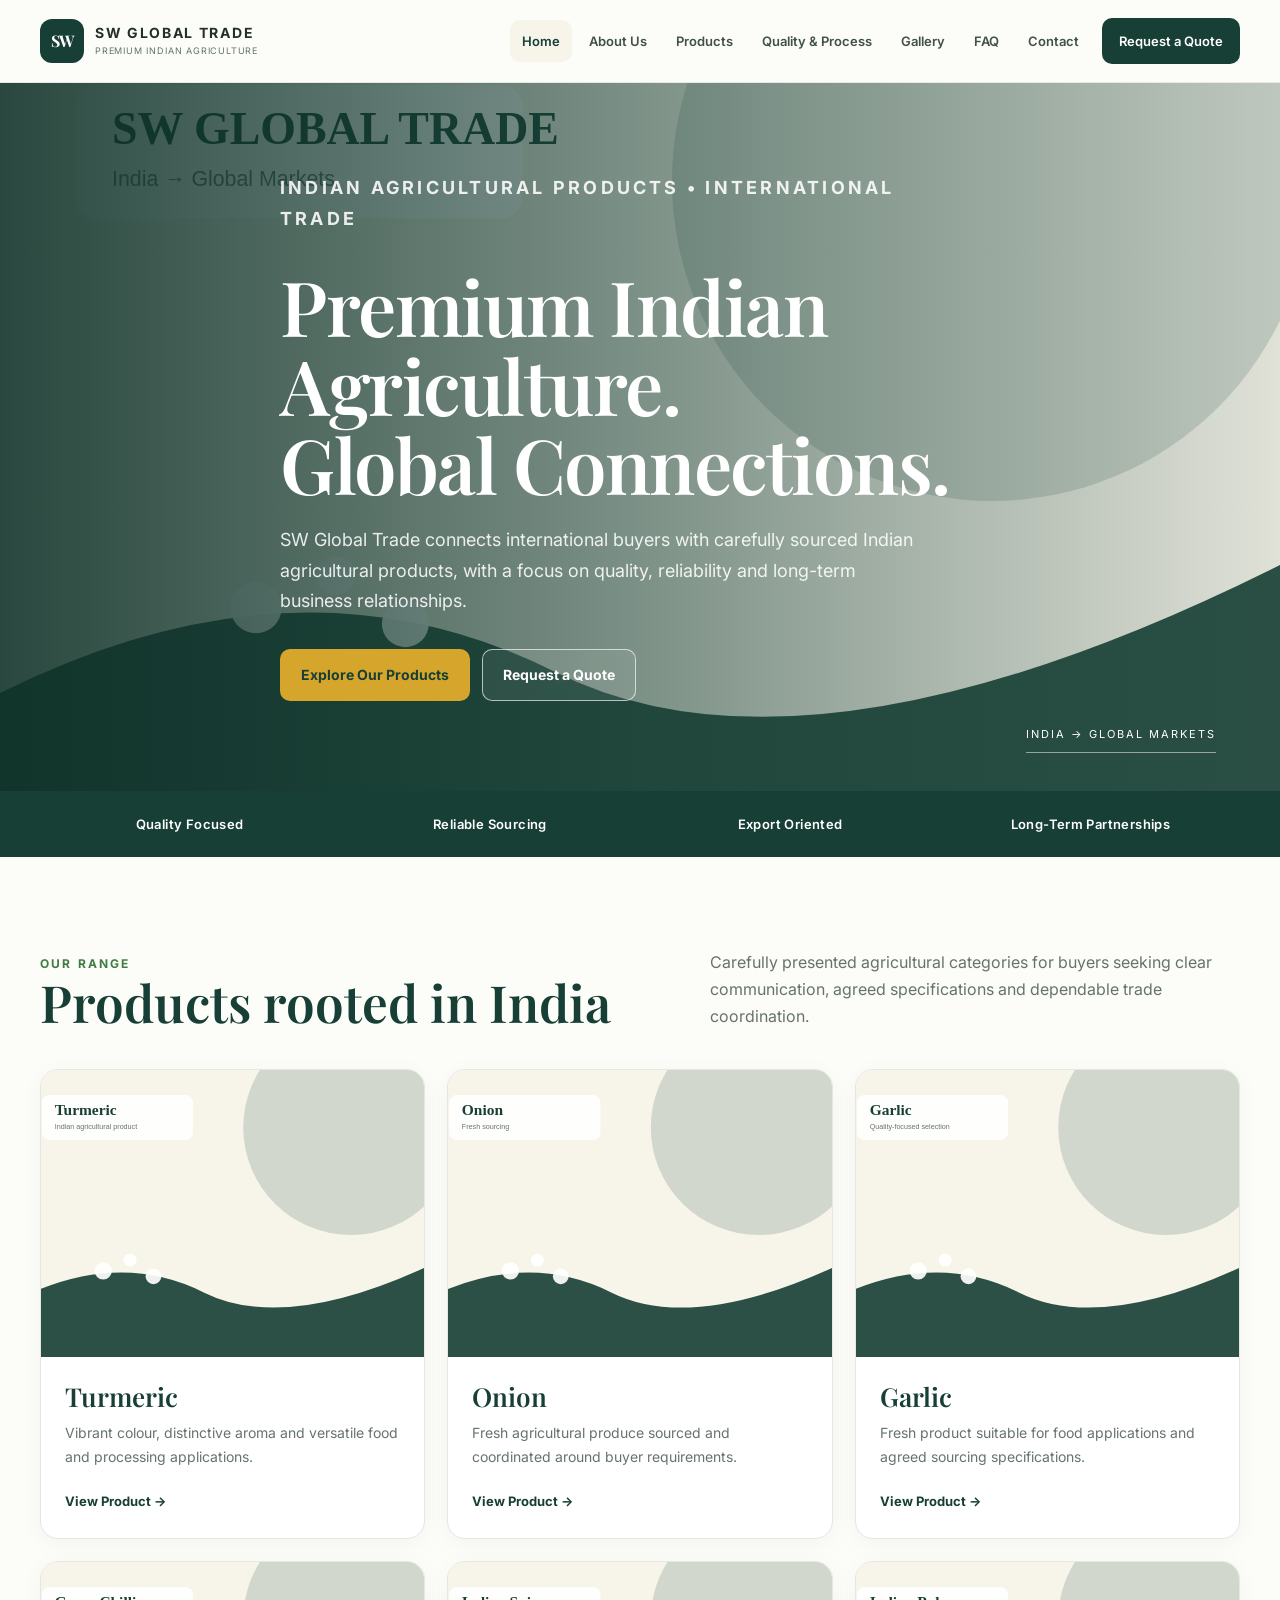
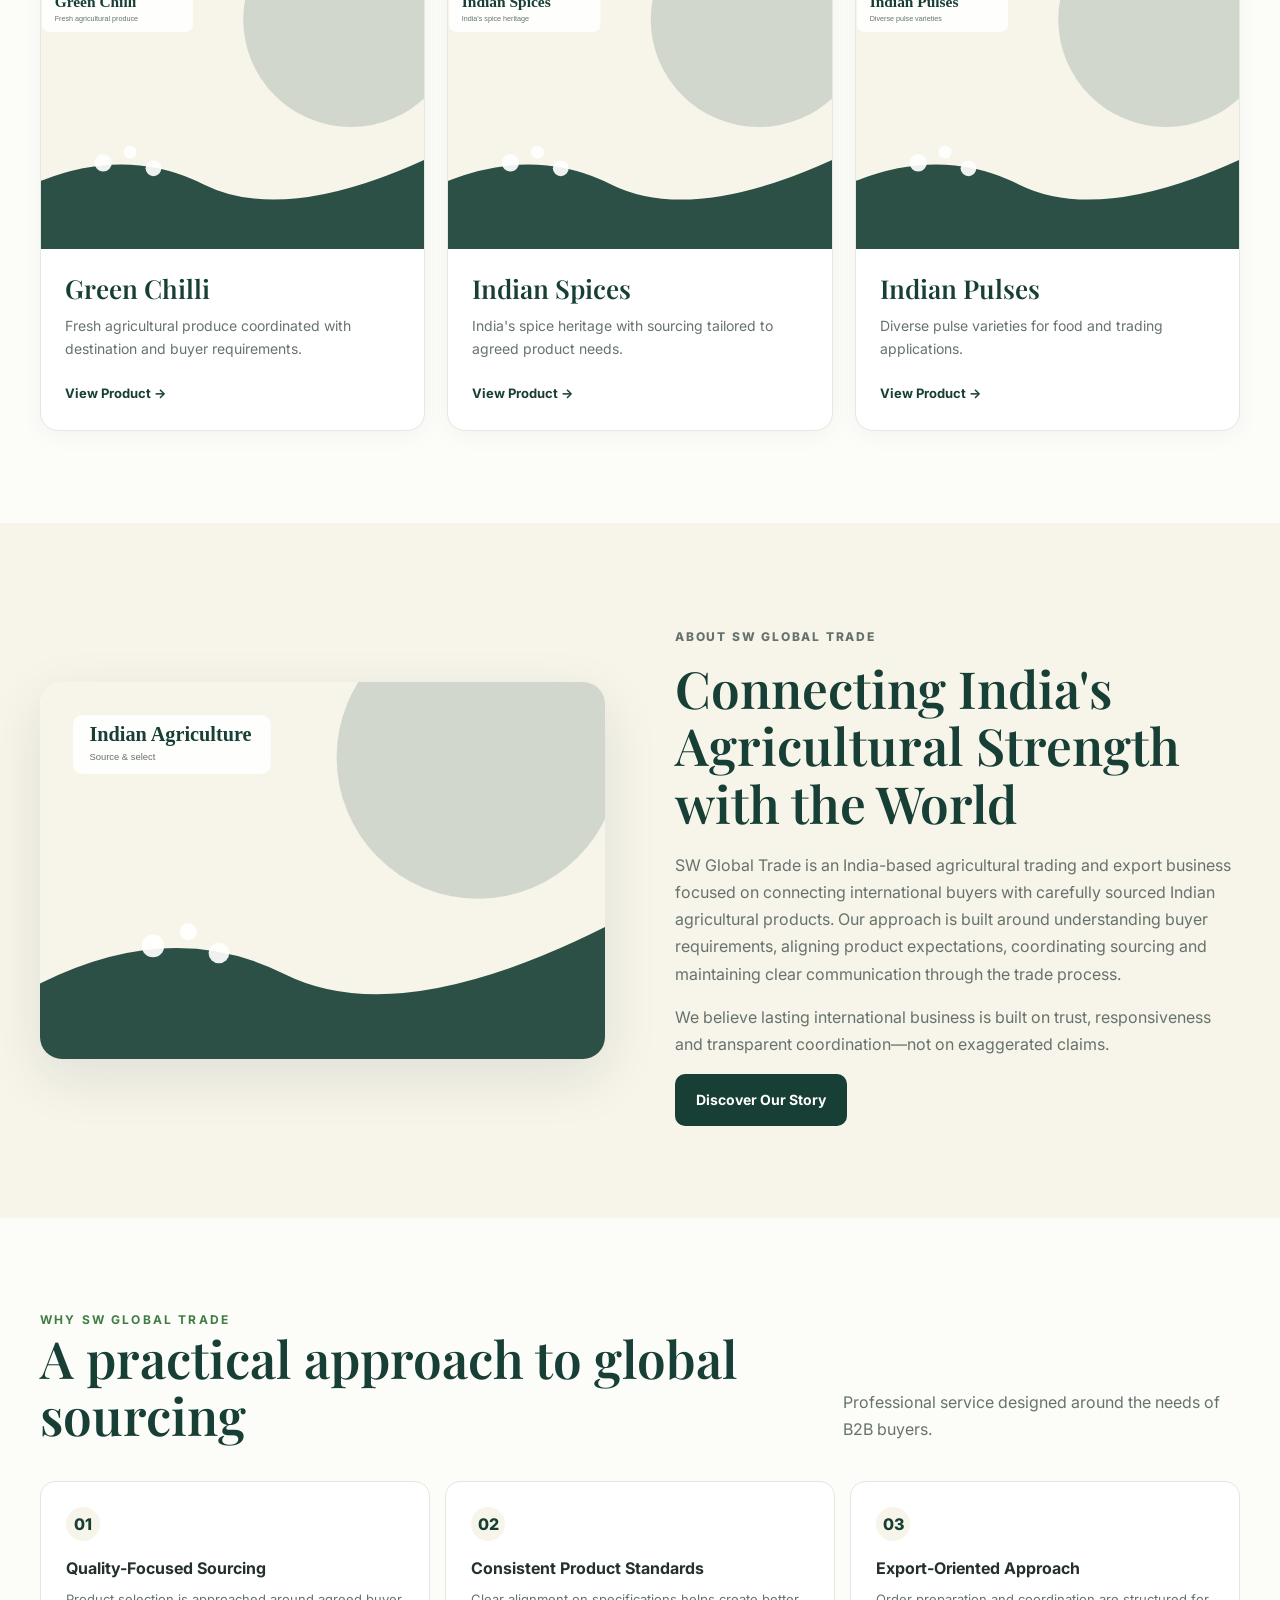
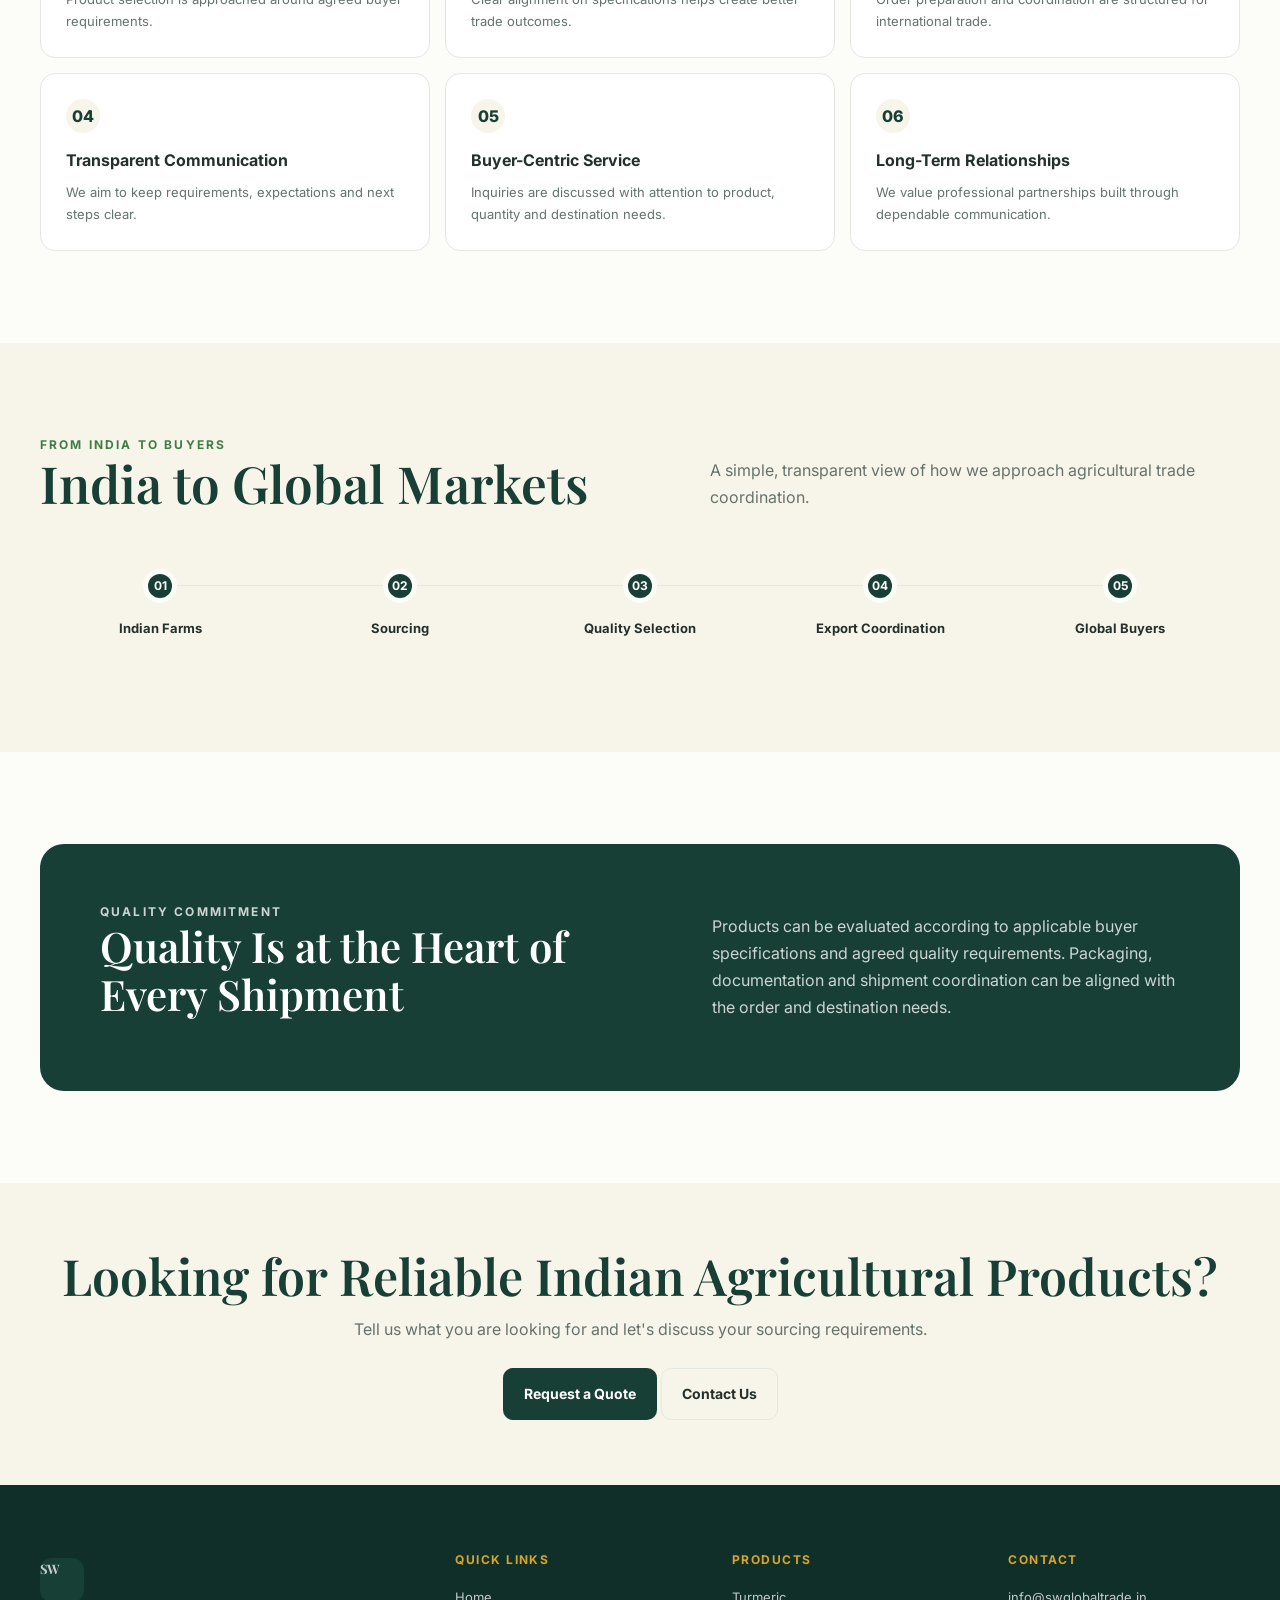
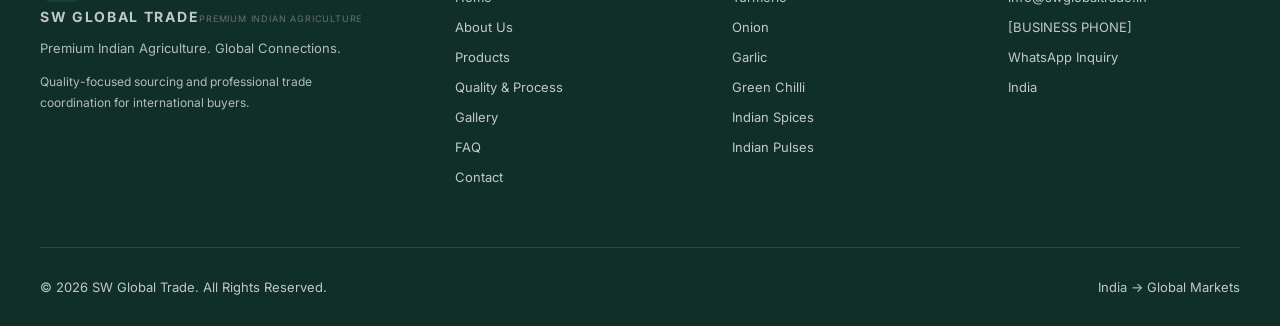
==== index.html @ 3ccfd29a "Initial SW Global Trade website" ====
<!doctype html>
<html lang="en">
<head>
<meta charset="utf-8">
<meta name="viewport" content="width=device-width, initial-scale=1">
<title>SW Global Trade | Premium Indian Agricultural Products Exporter</title>
<meta name="description" content="SW Global Trade connects international buyers with quality-focused Indian agricultural products including turmeric, onion, garlic, green chilli, spices and pulses.">
<meta name="keywords" content="Indian agricultural products, turmeric exporter, onion exporter, garlic exporter, Indian spices, pulses, agricultural export">
<meta name="theme-color" content="#173F35">
<meta property="og:title" content="SW Global Trade | Premium Indian Agricultural Products Exporter">
<meta property="og:description" content="SW Global Trade connects international buyers with quality-focused Indian agricultural products including turmeric, onion, garlic, green chilli, spices and pulses.">
<meta property="og:type" content="website">
<meta property="og:url" content="https://swglobaltrade.in/index.html">
<link rel="canonical" href="https://swglobaltrade.in/index.html">
<link rel="icon" href="favicon.svg">
<link rel="stylesheet" href="css/style.css">
<link rel="stylesheet" href="css/responsive.css">
</head>
<body>

<header class="site-header" id="site-header">
  <div class="container nav-wrap">
    <a class="brand" href="index.html" aria-label="SW Global Trade home">
      <span class="brand-mark">SW</span>
      <span class="brand-text"><strong>SW GLOBAL TRADE</strong><small>Premium Indian Agriculture</small></span>
    </a>
    <button class="menu-toggle" type="button" aria-label="Open menu" aria-expanded="false" aria-controls="primary-nav">
      <span></span><span></span><span></span>
    </button>
    <nav class="primary-nav" id="primary-nav" aria-label="Primary navigation">
      <a data-page="index.html" href="index.html">Home</a>
      <a data-page="about.html" href="about.html">About Us</a>
      <a data-page="products.html" href="products.html">Products</a>
      <a data-page="quality-process.html" href="quality-process.html">Quality &amp; Process</a>
      <a data-page="gallery.html" href="gallery.html">Gallery</a>
      <a data-page="faq.html" href="faq.html">FAQ</a>
      <a data-page="contact.html" href="contact.html">Contact</a>
      <a class="nav-cta" href="contact.html">Request a Quote</a>
    </nav>
  </div>
</header>

<main>
<section class="hero">
  <div class="container hero-content reveal">
    <p class="eyebrow">Indian Agricultural Products • International Trade</p>
    <h1>Premium Indian Agriculture.<br>Global Connections.</h1>
    <p>SW Global Trade connects international buyers with carefully sourced Indian agricultural products, with a focus on quality, reliability and long-term business relationships.</p>
    <div class="hero-actions"><a class="btn btn-primary" href="products.html">Explore Our Products</a><a class="btn btn-outline" href="contact.html">Request a Quote</a></div>
  </div>
  <div class="india-tag">INDIA → GLOBAL MARKETS</div>
</section>
<section class="trust-strip"><div class="container trust-grid"><div class="trust-item">Quality Focused</div><div class="trust-item">Reliable Sourcing</div><div class="trust-item">Export Oriented</div><div class="trust-item">Long-Term Partnerships</div></div></section>
<section class="section"><div class="container"><div class="section-head reveal"><div><p class="eyebrow" style="color:#3F7D45">Our Range</p><h2>Products rooted in India</h2></div><p>Carefully presented agricultural categories for buyers seeking clear communication, agreed specifications and dependable trade coordination.</p></div>
<div class="cards">
<div class="card reveal"><img class="product-image" src="assets/images/products/turmeric.svg" alt="Indian turmeric"><div class="card-body"><h3>Turmeric</h3><p>Vibrant colour, distinctive aroma and versatile food and processing applications.</p><a class="text-link" href="products.html#turmeric">View Product →</a></div></div>
<div class="card reveal"><img class="product-image" src="assets/images/products/onion.svg" alt="Fresh Indian onions"><div class="card-body"><h3>Onion</h3><p>Fresh agricultural produce sourced and coordinated around buyer requirements.</p><a class="text-link" href="products.html#onion">View Product →</a></div></div>
<div class="card reveal"><img class="product-image" src="assets/images/products/garlic.svg" alt="Indian garlic"><div class="card-body"><h3>Garlic</h3><p>Fresh product suitable for food applications and agreed sourcing specifications.</p><a class="text-link" href="products.html#garlic">View Product →</a></div></div>
<div class="card reveal"><img class="product-image" src="assets/images/products/green-chilli.svg" alt="Fresh Indian green chilli"><div class="card-body"><h3>Green Chilli</h3><p>Fresh agricultural produce coordinated with destination and buyer requirements.</p><a class="text-link" href="products.html#green-chilli">View Product →</a></div></div>
<div class="card reveal"><img class="product-image" src="assets/images/products/spices.svg" alt="Indian spices"><div class="card-body"><h3>Indian Spices</h3><p>India's spice heritage with sourcing tailored to agreed product needs.</p><a class="text-link" href="products.html#spices">View Product →</a></div></div>
<div class="card reveal"><img class="product-image" src="assets/images/products/pulses.svg" alt="Indian pulses"><div class="card-body"><h3>Indian Pulses</h3><p>Diverse pulse varieties for food and trading applications.</p><a class="text-link" href="products.html#pulses">View Product →</a></div></div>
</div></div></section>
<section class="section cream"><div class="container split"><img class="reveal" src="assets/images/gallery/gallery-1.svg" alt="Indian agriculture and sourcing"><div class="reveal"><p class="kicker">About SW Global Trade</p><h2>Connecting India's Agricultural Strength with the World</h2><p>SW Global Trade is an India-based agricultural trading and export business focused on connecting international buyers with carefully sourced Indian agricultural products. Our approach is built around understanding buyer requirements, aligning product expectations, coordinating sourcing and maintaining clear communication through the trade process.</p><p>We believe lasting international business is built on trust, responsiveness and transparent coordination—not on exaggerated claims.</p><a class="btn btn-dark" href="about.html">Discover Our Story</a></div></div></section>
<section class="section"><div class="container"><div class="section-head reveal"><div><p class="eyebrow" style="color:#3F7D45">Why SW Global Trade</p><h2>A practical approach to global sourcing</h2></div><p>Professional service designed around the needs of B2B buyers.</p></div><div class="benefits">
<div class="benefit reveal"><span>01</span><h3>Quality-Focused Sourcing</h3><p>Product selection is approached around agreed buyer requirements.</p></div>
<div class="benefit reveal"><span>02</span><h3>Consistent Product Standards</h3><p>Clear alignment on specifications helps create better trade outcomes.</p></div>
<div class="benefit reveal"><span>03</span><h3>Export-Oriented Approach</h3><p>Order preparation and coordination are structured for international trade.</p></div>
<div class="benefit reveal"><span>04</span><h3>Transparent Communication</h3><p>We aim to keep requirements, expectations and next steps clear.</p></div>
<div class="benefit reveal"><span>05</span><h3>Buyer-Centric Service</h3><p>Inquiries are discussed with attention to product, quantity and destination needs.</p></div>
<div class="benefit reveal"><span>06</span><h3>Long-Term Relationships</h3><p>We value professional partnerships built through dependable communication.</p></div>
</div></div></section>
<section class="section cream"><div class="container"><div class="section-head reveal"><div><p class="eyebrow" style="color:#3F7D45">From India to Buyers</p><h2>India to Global Markets</h2></div><p>A simple, transparent view of how we approach agricultural trade coordination.</p></div><div class="process-line">
<div class="process-step reveal"><div class="step-dot">01</div><strong>Indian Farms</strong></div><div class="process-step reveal"><div class="step-dot">02</div><strong>Sourcing</strong></div><div class="process-step reveal"><div class="step-dot">03</div><strong>Quality Selection</strong></div><div class="process-step reveal"><div class="step-dot">04</div><strong>Export Coordination</strong></div><div class="process-step reveal"><div class="step-dot">05</div><strong>Global Buyers</strong></div>
</div></div></section>
<section class="section"><div class="container quality-band reveal"><div><p class="eyebrow">Quality Commitment</p><h2>Quality Is at the Heart of Every Shipment</h2></div><p>Products can be evaluated according to applicable buyer specifications and agreed quality requirements. Packaging, documentation and shipment coordination can be aligned with the order and destination needs.</p></div></section>
<section class="cta-band"><div class="container reveal"><h2>Looking for Reliable Indian Agricultural Products?</h2><p>Tell us what you are looking for and let's discuss your sourcing requirements.</p><a class="btn btn-dark" href="contact.html">Request a Quote</a> <a class="btn" href="contact.html" style="border:1px solid var(--border)">Contact Us</a></div></section>
<script type="application/ld+json">{"@context":"https://schema.org","@type":"Organization","name":"SW Global Trade","url":"https://swglobaltrade.in/","description":"Indian agricultural products export and international trading business.","email":"info@swglobaltrade.in"}</script></main>

<footer class="site-footer">
  <div class="container footer-grid">
    <div>
      <a class="brand footer-brand" href="index.html"><span class="brand-mark">SW</span><span class="brand-text"><strong>SW GLOBAL TRADE</strong><small>Premium Indian Agriculture</small></span></a>
      <p>Premium Indian Agriculture. Global Connections.</p>
      <p class="muted">Quality-focused sourcing and professional trade coordination for international buyers.</p>
    </div>
    <div><h3>Quick Links</h3><a href="index.html">Home</a><a href="about.html">About Us</a><a href="products.html">Products</a><a href="quality-process.html">Quality &amp; Process</a><a href="gallery.html">Gallery</a><a href="faq.html">FAQ</a><a href="contact.html">Contact</a></div>
    <div><h3>Products</h3><a href="products.html#turmeric">Turmeric</a><a href="products.html#onion">Onion</a><a href="products.html#garlic">Garlic</a><a href="products.html#green-chilli">Green Chilli</a><a href="products.html#spices">Indian Spices</a><a href="products.html#pulses">Indian Pulses</a></div>
    <div><h3>Contact</h3><a href="mailto:info@swglobaltrade.in">info@swglobaltrade.in</a><a href="tel:+910000000000">[BUSINESS PHONE]</a><a href="contact.html">WhatsApp Inquiry</a><span>India</span></div>
  </div>
  <div class="container footer-bottom"><span>© 2026 SW Global Trade. All Rights Reserved.</span><span>India → Global Markets</span></div>
</footer>


<script src="js/main.js"></script>
</body></html>
---- css/style.css ----
@import url('https://fonts.googleapis.com/css2?family=Inter:wght@400;500;600;700&family=Playfair+Display:wght@500;600;700&display=swap');
:root{--primary:#173F35;--primary-light:#3F7D45;--accent:#D6A62C;--cream:#F7F4EA;--background:#FCFCF8;--text:#24302B;--muted:#66736D;--white:#fff;--border:#E4E7E2;--shadow:0 18px 55px rgba(23,63,53,.10);--radius:18px}
*{box-sizing:border-box}html{scroll-behavior:smooth}body{margin:0;background:var(--background);color:var(--text);font-family:Inter,system-ui,sans-serif;line-height:1.7}img{max-width:100%;display:block}a{color:inherit;text-decoration:none}button,input,textarea,select{font:inherit}.container{width:min(1200px,calc(100% - 40px));margin:auto}.site-header{position:sticky;top:0;z-index:1000;background:rgba(252,252,248,.94);backdrop-filter:blur(14px);border-bottom:1px solid rgba(228,231,226,.85)}.nav-wrap{min-height:82px;display:flex;align-items:center;justify-content:space-between;gap:28px}.brand{display:flex;align-items:center;gap:11px;min-width:max-content}.brand-mark{width:44px;height:44px;border-radius:12px;background:var(--primary);color:var(--white);display:grid;place-items:center;font-family:"Playfair Display",serif;font-weight:700;letter-spacing:-1px}.brand-text{display:flex;flex-direction:column;line-height:1.05}.brand-text strong{font-size:14px;letter-spacing:.12em}.brand-text small{margin-top:5px;color:var(--muted);font-size:9px;letter-spacing:.09em;text-transform:uppercase}.primary-nav{display:flex;align-items:center;gap:5px}.primary-nav a{padding:10px 12px;border-radius:10px;font-size:13px;font-weight:600;color:#41504A}.primary-nav a:hover,.primary-nav a.active{color:var(--primary);background:var(--cream)}.primary-nav .nav-cta{background:var(--primary);color:#fff;padding:12px 17px;margin-left:6px}.primary-nav .nav-cta:hover{background:var(--primary-light);color:#fff}.menu-toggle{display:none;border:0;background:none;width:46px;height:46px;border-radius:10px}.menu-toggle span{display:block;width:23px;height:2px;background:var(--primary);margin:5px auto;transition:.25s}
.hero{position:relative;min-height:650px;display:flex;align-items:center;overflow:hidden;background:linear-gradient(90deg,rgba(13,48,39,.88),rgba(23,63,53,.55),rgba(23,63,53,.10)),url('../assets/images/hero/hero-agriculture.svg') center/cover}.hero-content{max-width:720px;color:#fff;padding:90px 0}.eyebrow{font-size:12px;letter-spacing:.18em;text-transform:uppercase;font-weight:700;color:var(--accent);margin:0 0 14px}.hero h1{font:600 clamp(42px,6vw,76px)/1.04 "Playfair Display",serif;margin:0 0 22px;letter-spacing:-1.5px}.hero p{font-size:18px;max-width:650px;color:rgba(255,255,255,.88);margin:0 0 32px}.hero-actions{display:flex;gap:12px;flex-wrap:wrap}.btn{display:inline-flex;align-items:center;justify-content:center;min-height:48px;padding:13px 20px;border-radius:10px;border:1px solid transparent;font-weight:700;font-size:14px;cursor:pointer;transition:.25s}.btn-primary{background:var(--accent);color:#173F35}.btn-primary:hover{transform:translateY(-2px);filter:saturate(1.1)}.btn-outline{border-color:rgba(255,255,255,.65);color:#fff;background:rgba(255,255,255,.08)}.btn-outline:hover{background:#fff;color:var(--primary)}.btn-dark{background:var(--primary);color:#fff}.btn-dark:hover{background:var(--primary-light);transform:translateY(-2px)}.india-tag{position:absolute;right:5%;bottom:38px;color:#fff;font-size:11px;letter-spacing:.18em;border-bottom:1px solid rgba(255,255,255,.5);padding-bottom:8px}
.trust-strip{background:var(--primary);color:#fff}.trust-grid{display:grid;grid-template-columns:repeat(4,1fr);gap:1px}.trust-item{padding:22px 15px;text-align:center;font-size:13px;font-weight:600;letter-spacing:.03em}.section{padding:92px 0}.section.cream{background:var(--cream)}.section-head{display:flex;justify-content:space-between;gap:30px;align-items:end;margin-bottom:38px}.section-head h2,.page-title h1{font:600 clamp(34px,4vw,54px)/1.1 "Playfair Display",serif;margin:0;color:var(--primary)}.section-head p{max-width:530px;color:var(--muted);margin:0}.cards{display:grid;grid-template-columns:repeat(3,1fr);gap:22px}.card{background:#fff;border:1px solid var(--border);border-radius:var(--radius);overflow:hidden;box-shadow:0 5px 24px rgba(23,63,53,.04);transition:.3s}.card:hover{transform:translateY(-5px);box-shadow:var(--shadow)}.product-image{aspect-ratio:4/3;object-fit:cover;width:100%;background:var(--cream)}.card-body{padding:24px}.card h3{font:600 26px/1.2 "Playfair Display",serif;margin:0 0 9px;color:var(--primary)}.card p{color:var(--muted);font-size:14px;margin:0 0 18px}.text-link{font-weight:700;color:var(--primary);font-size:13px}.split{display:grid;grid-template-columns:1fr 1fr;gap:70px;align-items:center}.split img{border-radius:22px;box-shadow:var(--shadow)}.kicker{font-size:12px;letter-spacing:.15em;text-transform:uppercase;color:var(--primary-light);font-weight:800}.split h2{font:600 clamp(34px,4vw,52px)/1.12 "Playfair Display",serif;color:var(--primary);margin:10px 0 20px}.split p{color:var(--muted)}.benefits{display:grid;grid-template-columns:repeat(3,1fr);gap:15px}.benefit{padding:25px;border:1px solid var(--border);border-radius:15px;background:#fff}.benefit span{display:block;width:34px;height:34px;border-radius:50%;background:var(--cream);color:var(--primary);text-align:center;line-height:34px;font-weight:800;margin-bottom:14px}.benefit h3{font-size:16px;margin:0 0 6px}.benefit p{font-size:13px;color:var(--muted);margin:0}.process-line{display:grid;grid-template-columns:repeat(5,1fr);gap:0;margin-top:30px}.process-step{position:relative;text-align:center;padding:20px 10px}.process-step:after{content:"";position:absolute;top:36px;left:50%;width:100%;height:1px;background:var(--border);z-index:0}.process-step:last-child:after{display:none}.step-dot{position:relative;z-index:1;width:34px;height:34px;margin:0 auto 14px;border-radius:50%;background:var(--primary);color:#fff;display:grid;place-items:center;font-size:12px;font-weight:700;border:5px solid var(--background)}.process-step strong{display:block;font-size:13px}.quality-band{background:var(--primary);color:#fff;border-radius:24px;padding:58px 60px;display:grid;grid-template-columns:1.2fr 1fr;gap:50px;align-items:center}.quality-band h2{font:600 42px/1.15 "Playfair Display",serif;margin:0 0 14px}.quality-band p{color:rgba(255,255,255,.78);margin:0}.cta-band{padding:65px 0;background:var(--cream);text-align:center}.cta-band h2{font:600 clamp(32px,4vw,50px)/1.1 "Playfair Display",serif;color:var(--primary);margin:0 0 13px}.cta-band p{color:var(--muted);max-width:600px;margin:0 auto 25px}.page-title{padding:88px 0 65px;background:var(--cream)}.page-title p{max-width:720px;color:var(--muted);font-size:17px;margin:20px 0 0}.breadcrumbs{font-size:12px;color:var(--muted);margin-bottom:18px}.breadcrumbs a{color:var(--primary);font-weight:700}
.timeline{display:grid;gap:20px}.timeline-item{display:grid;grid-template-columns:80px 1fr;gap:20px;padding:28px;border:1px solid var(--border);border-radius:16px;background:#fff}.timeline-num{font:600 32px "Playfair Display",serif;color:var(--accent)}.timeline-item h3{margin:0 0 6px;color:var(--primary)}.timeline-item p{margin:0;color:var(--muted)}
.product-section{padding:70px 0;border-bottom:1px solid var(--border)}.product-section:last-child{border-bottom:0}.product-detail{display:grid;grid-template-columns:380px 1fr;gap:50px;align-items:start}.product-detail img{width:100%;aspect-ratio:1/1;object-fit:cover;border-radius:20px}.product-detail h2{font:600 44px/1.1 "Playfair Display",serif;color:var(--primary);margin:0 0 10px}.product-detail p{color:var(--muted)}.feature-list{display:flex;flex-wrap:wrap;gap:9px;margin:20px 0}.pill{border:1px solid var(--border);border-radius:999px;padding:7px 12px;background:#fff;font-size:12px;color:var(--primary);font-weight:600}
.process-grid{display:grid;grid-template-columns:repeat(2,1fr);gap:18px}.process-card{padding:28px;background:#fff;border:1px solid var(--border);border-radius:17px}.process-card .number{color:var(--accent);font-weight:800;font-size:13px;letter-spacing:.1em}.process-card h3{font:600 25px "Playfair Display",serif;color:var(--primary);margin:9px 0}.process-card p{color:var(--muted);margin:0}
.gallery-filter{display:flex;flex-wrap:wrap;gap:9px;margin-bottom:25px}.filter-btn{border:1px solid var(--border);background:#fff;border-radius:999px;padding:9px 14px;cursor:pointer;font-weight:700;font-size:12px;color:var(--primary)}.filter-btn.active,.filter-btn:hover{background:var(--primary);color:#fff;border-color:var(--primary)}.gallery-grid{columns:3 250px;column-gap:16px}.gallery-item{break-inside:avoid;margin:0 0 16px;position:relative;border-radius:16px;overflow:hidden;cursor:pointer;background:var(--cream)}.gallery-item img{width:100%;transition:.35s}.gallery-item:hover img{transform:scale(1.03)}.gallery-caption{position:absolute;left:12px;bottom:12px;background:rgba(23,63,53,.88);color:#fff;border-radius:8px;padding:7px 10px;font-size:11px;font-weight:700}.lightbox{position:fixed;inset:0;background:rgba(10,25,20,.94);z-index:2000;display:none;align-items:center;justify-content:center;padding:30px}.lightbox.open{display:flex}.lightbox img{max-height:85vh;max-width:90vw;border-radius:12px}.lightbox button{position:absolute;border:0;background:rgba(255,255,255,.12);color:#fff;width:46px;height:46px;border-radius:50%;cursor:pointer;font-size:24px}.lightbox-close{right:24px;top:24px}.lightbox-prev{left:24px;top:50%}.lightbox-next{right:24px;top:50%}.lightbox-title{position:absolute;bottom:25px;color:#fff;font-size:13px}
.faq-list{max-width:900px;margin:auto}.faq-item{background:#fff;border:1px solid var(--border);border-radius:14px;margin-bottom:12px;overflow:hidden}.faq-question{width:100%;border:0;background:#fff;padding:21px 24px;text-align:left;display:flex;justify-content:space-between;gap:20px;cursor:pointer;color:var(--primary);font-weight:700}.faq-icon{font-size:20px;transition:.2s}.faq-answer{max-height:0;overflow:hidden;transition:max-height .3s ease;padding:0 24px}.faq-answer p{color:var(--muted);margin:0 0 22px;font-size:14px}.faq-item.open .faq-icon{transform:rotate(45deg)}
.contact-grid{display:grid;grid-template-columns:.8fr 1.2fr;gap:45px}.contact-panel{background:var(--primary);color:#fff;border-radius:20px;padding:38px}.contact-panel h2{font:600 38px "Playfair Display",serif;margin:0 0 15px}.contact-panel p{color:rgba(255,255,255,.78)}.contact-info{display:grid;gap:17px;margin-top:30px}.contact-info strong{display:block;font-size:12px;letter-spacing:.1em;text-transform:uppercase;color:var(--accent)}.form-card{background:#fff;border:1px solid var(--border);border-radius:20px;padding:35px;box-shadow:0 10px 35px rgba(23,63,53,.05)}.form-grid{display:grid;grid-template-columns:1fr 1fr;gap:17px}.field{display:grid;gap:7px}.field.full{grid-column:1/-1}.field label{font-size:12px;font-weight:800;color:var(--primary)}.field input,.field textarea,.field select{width:100%;border:1px solid var(--border);border-radius:10px;padding:12px 13px;background:#fff;color:var(--text);outline:none}.field textarea{min-height:135px;resize:vertical}.field input:focus,.field textarea:focus,.field select:focus{border-color:var(--primary);box-shadow:0 0 0 3px rgba(63,125,69,.12)}.error{font-size:11px;color:#9a3d2f;min-height:15px}.form-status{padding:12px;border-radius:10px;background:var(--cream);color:var(--primary);font-size:13px;margin-bottom:16px;display:none}.form-status.show{display:block}
.site-footer{background:#102F28;color:#fff;padding:65px 0 0}.footer-grid{display:grid;grid-template-columns:1.6fr 1fr 1fr 1fr;gap:45px;padding-bottom:50px}.footer-brand{margin-bottom:17px}.site-footer p{color:rgba(255,255,255,.68);font-size:13px;max-width:320px}.site-footer .muted{font-size:12px}.site-footer h3{font-size:12px;letter-spacing:.12em;text-transform:uppercase;color:var(--accent);margin:0 0 16px}.site-footer a,.site-footer span{display:block;color:rgba(255,255,255,.74);font-size:13px;margin:8px 0}.site-footer a:hover{color:#fff}.footer-bottom{border-top:1px solid rgba(255,255,255,.12);display:flex;justify-content:space-between;padding:20px 0;color:rgba(255,255,255,.55);font-size:11px}
.reveal{opacity:0;transform:translateY(18px);transition:opacity .65s ease,transform .65s ease}.reveal.visible{opacity:1;transform:none}
@media(max-width:1050px){.primary-nav{gap:0}.primary-nav a{padding:9px 8px;font-size:12px}.cards{grid-template-columns:repeat(2,1fr)}.benefits{grid-template-columns:repeat(2,1fr)}.quality-band{grid-template-columns:1fr}.footer-grid{grid-template-columns:repeat(2,1fr)}}
@media(max-width:800px){.container{width:min(100% - 28px,1200px)}.menu-toggle{display:block}.primary-nav{position:absolute;left:14px;right:14px;top:75px;display:grid;gap:4px;background:var(--background);padding:10px;border:1px solid var(--border);border-radius:14px;box-shadow:var(--shadow);transform:translateY(-12px);opacity:0;pointer-events:none;transition:.25s}.primary-nav.open{transform:none;opacity:1;pointer-events:auto}.primary-nav a{padding:13px 14px}.primary-nav .nav-cta{margin:4px 0 0;text-align:center}.hero{min-height:590px}.hero-content{padding:70px 0}.trust-grid{grid-template-columns:repeat(2,1fr)}.section{padding:68px 0}.split,.contact-grid,.product-detail{grid-template-columns:1fr;gap:30px}.split img{max-height:430px;width:100%;object-fit:cover}.process-line{grid-template-columns:1fr;text-align:left}.process-step{text-align:left;display:grid;grid-template-columns:50px 1fr;align-items:center;padding:13px 0}.process-step:after{left:17px;top:50px;width:1px;height:100%}.step-dot{margin:0}.process-step:last-child:after{display:none}.quality-band{padding:38px 28px}.product-detail img{max-width:430px}.process-grid{grid-template-columns:1fr}.page-title{padding:65px 0 48px}.gallery-grid{columns:2 180px}}
@media(max-width:520px){.brand-text small{display:none}.cards,.benefits,.form-grid{grid-template-columns:1fr}.hero h1{font-size:43px}.hero p{font-size:15px}.india-tag{right:20px}.trust-item{padding:17px 8px;font-size:11px}.section-head{display:block}.section-head p{margin-top:12px}.product-detail h2{font-size:38px}.gallery-grid{columns:1}.footer-grid{grid-template-columns:1fr;gap:28px}.footer-bottom{display:block}.footer-bottom span{margin:6px 0}.form-card{padding:22px}.lightbox-prev{left:10px}.lightbox-next{right:10px}}
@media(prefers-reduced-motion:reduce){*,*::before,*::after{animation-duration:.01ms!important;transition-duration:.01ms!important;scroll-behavior:auto!important}.reveal{opacity:1;transform:none}}
---- css/responsive.css ----
/* Responsive rules are maintained in css/style.css for a single, easy-to-edit static build. */
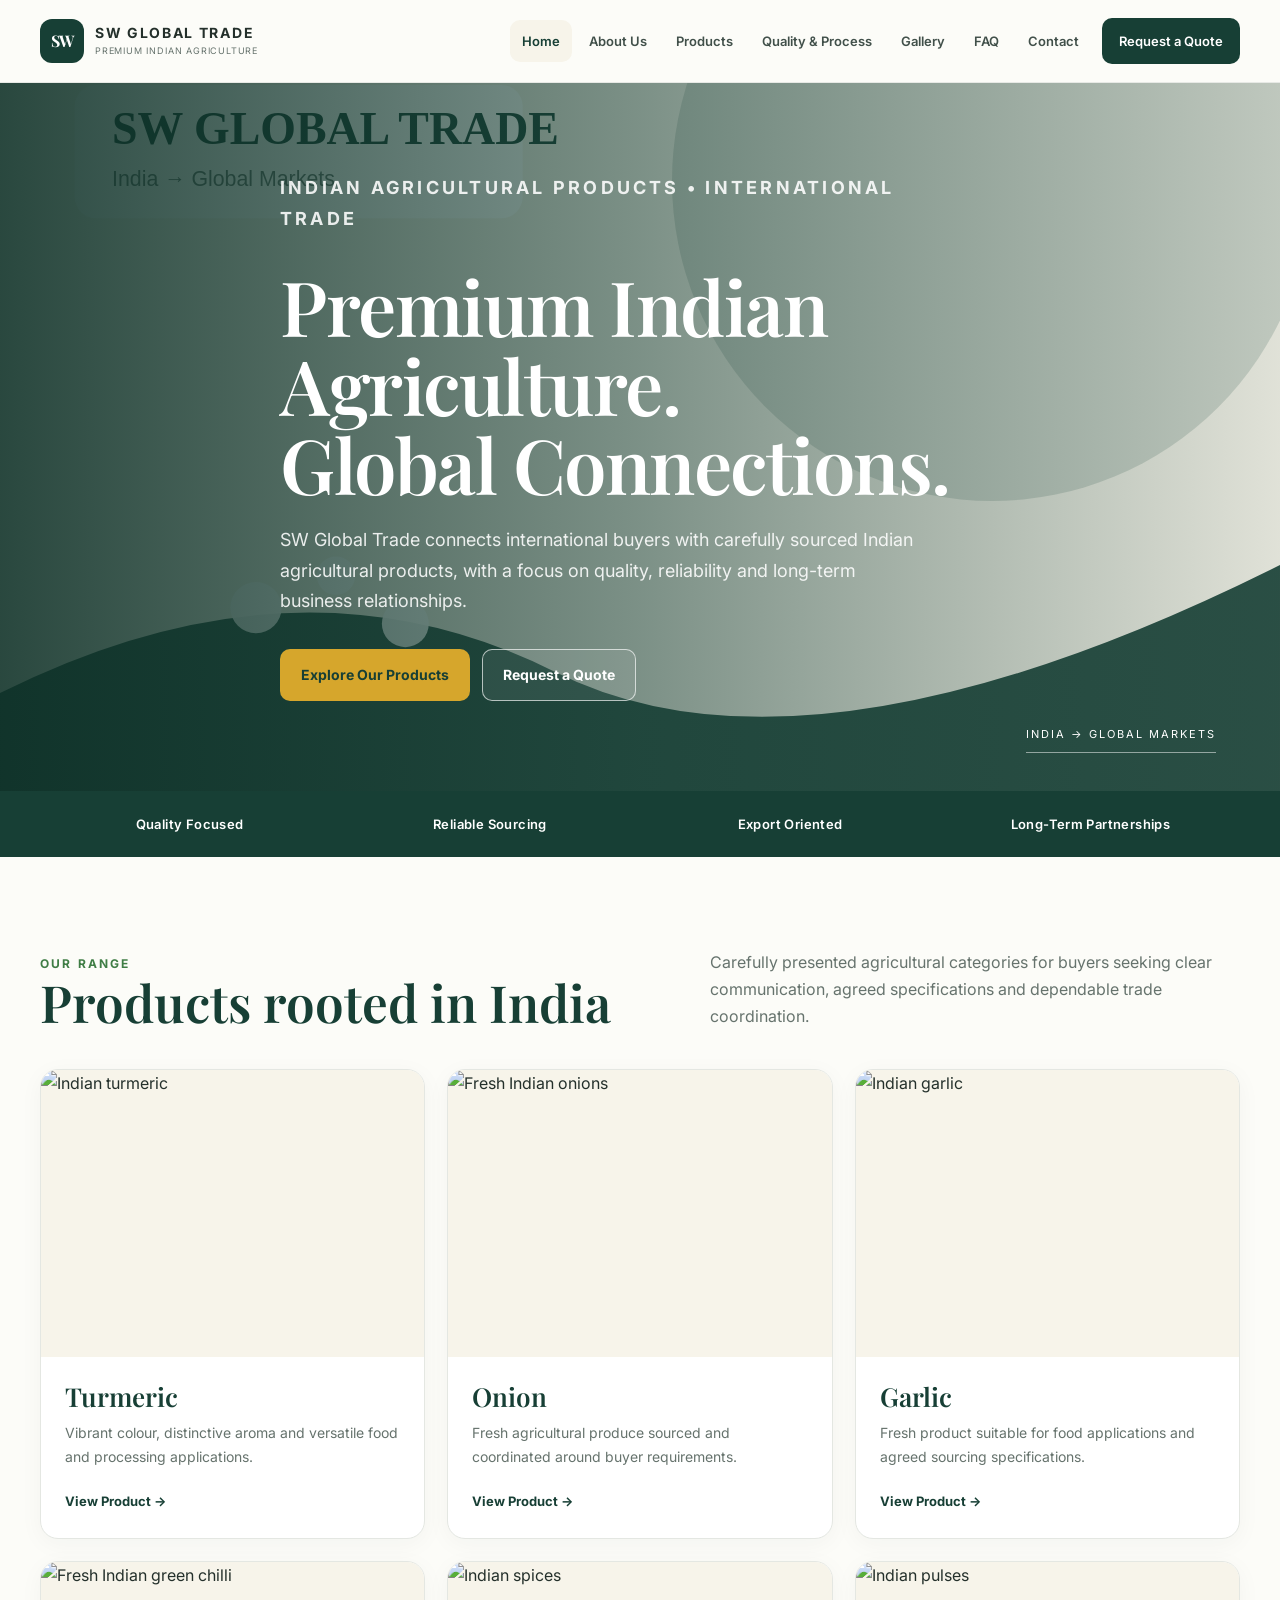
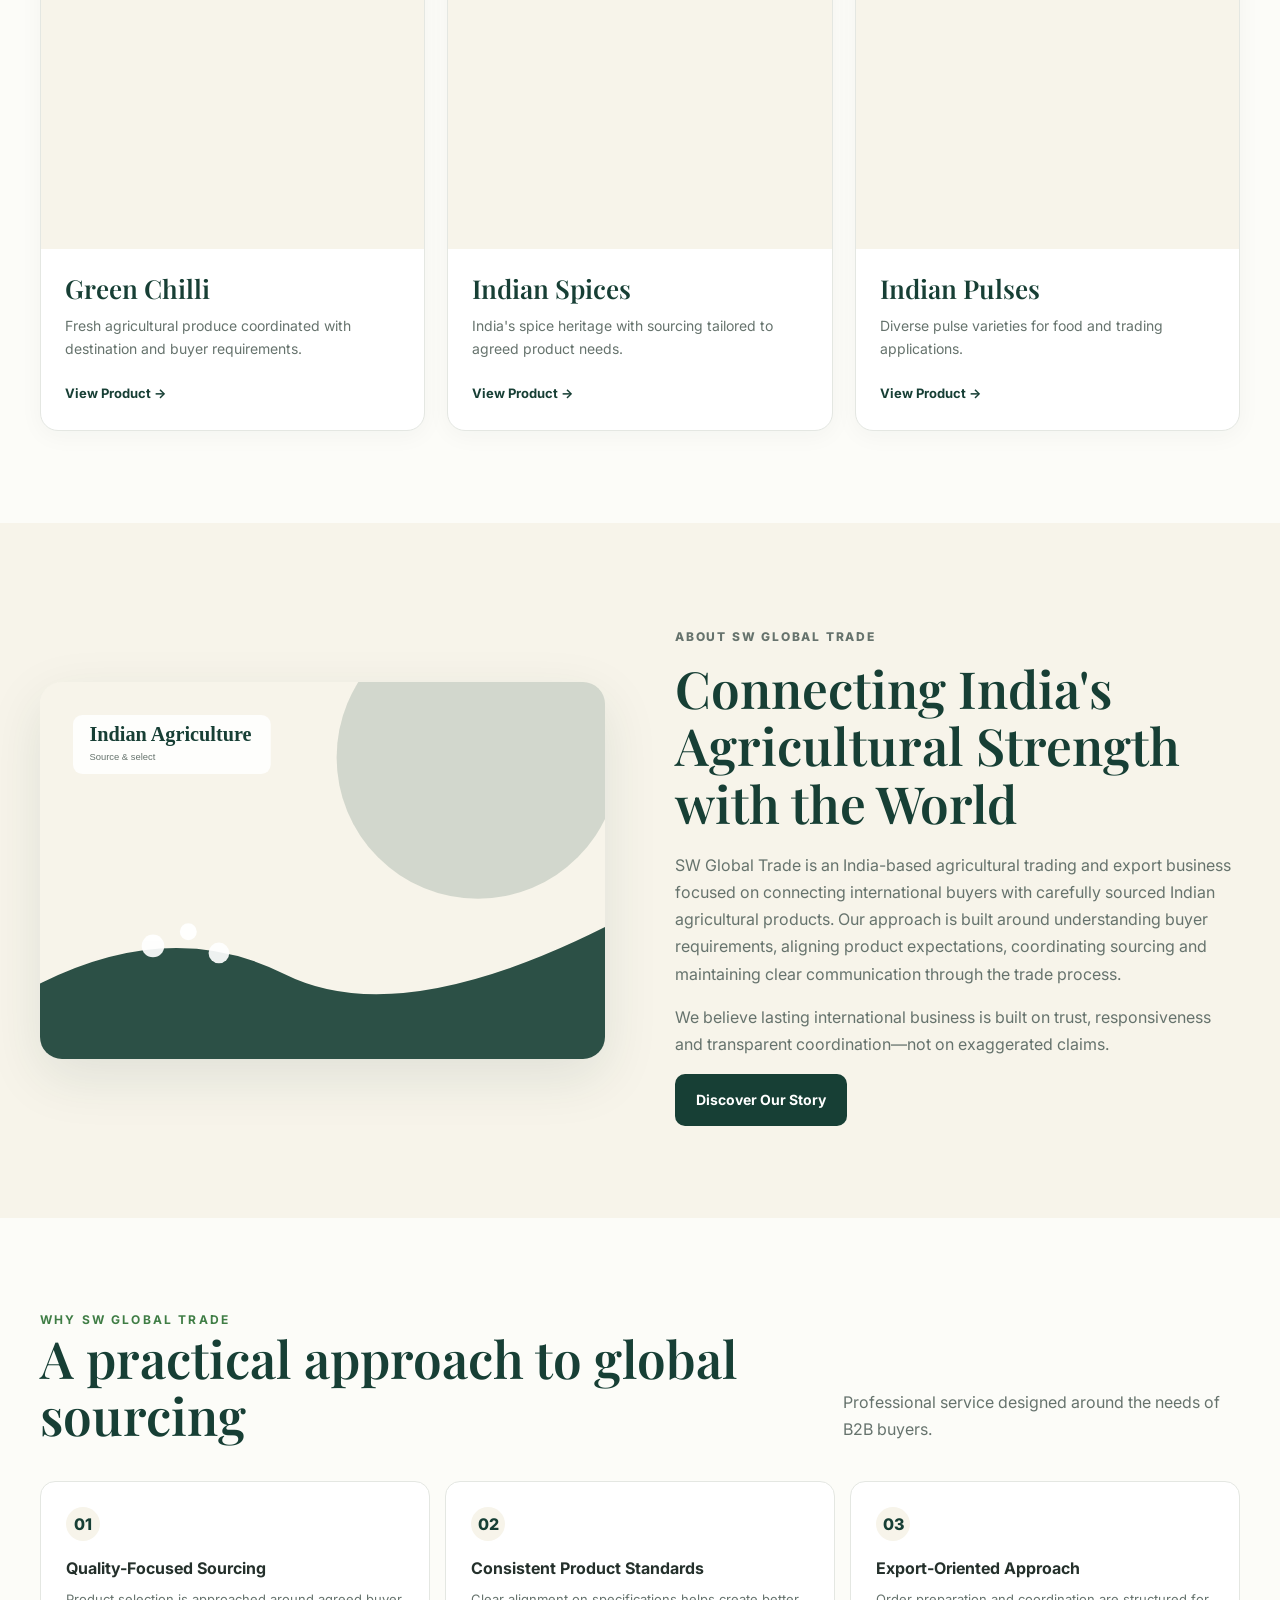
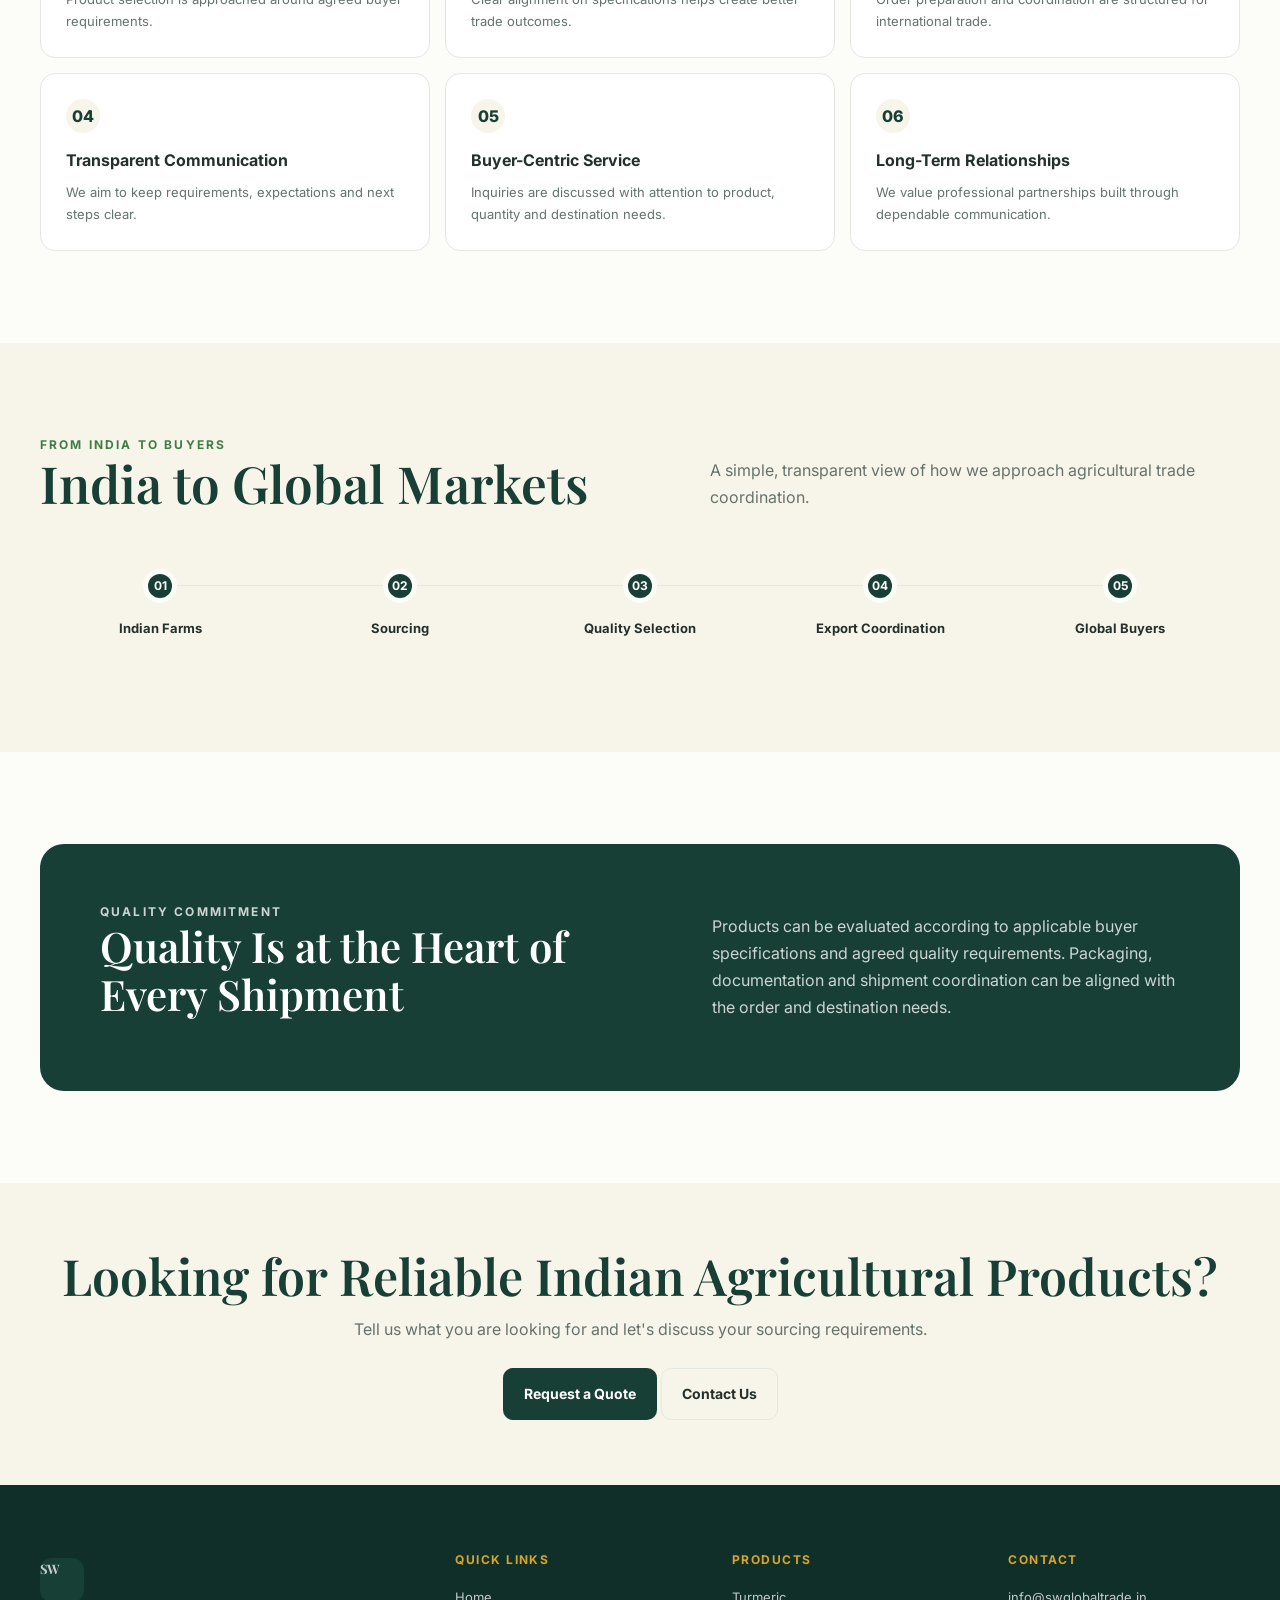
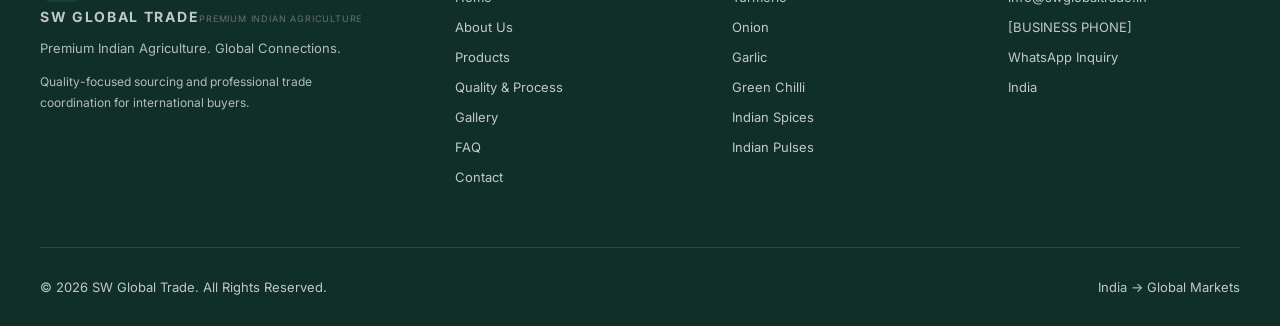
==== commit a64478b8: "images are changed" ====
--- a/index.html
+++ b/index.html
@@ -53,12 +53,12 @@
 <section class="trust-strip"><div class="container trust-grid"><div class="trust-item">Quality Focused</div><div class="trust-item">Reliable Sourcing</div><div class="trust-item">Export Oriented</div><div class="trust-item">Long-Term Partnerships</div></div></section>
 <section class="section"><div class="container"><div class="section-head reveal"><div><p class="eyebrow" style="color:#3F7D45">Our Range</p><h2>Products rooted in India</h2></div><p>Carefully presented agricultural categories for buyers seeking clear communication, agreed specifications and dependable trade coordination.</p></div>
 <div class="cards">
-<div class="card reveal"><img class="product-image" src="assets/images/products/turmeric.svg" alt="Indian turmeric"><div class="card-body"><h3>Turmeric</h3><p>Vibrant colour, distinctive aroma and versatile food and processing applications.</p><a class="text-link" href="products.html#turmeric">View Product →</a></div></div>
-<div class="card reveal"><img class="product-image" src="assets/images/products/onion.svg" alt="Fresh Indian onions"><div class="card-body"><h3>Onion</h3><p>Fresh agricultural produce sourced and coordinated around buyer requirements.</p><a class="text-link" href="products.html#onion">View Product →</a></div></div>
-<div class="card reveal"><img class="product-image" src="assets/images/products/garlic.svg" alt="Indian garlic"><div class="card-body"><h3>Garlic</h3><p>Fresh product suitable for food applications and agreed sourcing specifications.</p><a class="text-link" href="products.html#garlic">View Product →</a></div></div>
-<div class="card reveal"><img class="product-image" src="assets/images/products/green-chilli.svg" alt="Fresh Indian green chilli"><div class="card-body"><h3>Green Chilli</h3><p>Fresh agricultural produce coordinated with destination and buyer requirements.</p><a class="text-link" href="products.html#green-chilli">View Product →</a></div></div>
-<div class="card reveal"><img class="product-image" src="assets/images/products/spices.svg" alt="Indian spices"><div class="card-body"><h3>Indian Spices</h3><p>India's spice heritage with sourcing tailored to agreed product needs.</p><a class="text-link" href="products.html#spices">View Product →</a></div></div>
-<div class="card reveal"><img class="product-image" src="assets/images/products/pulses.svg" alt="Indian pulses"><div class="card-body"><h3>Indian Pulses</h3><p>Diverse pulse varieties for food and trading applications.</p><a class="text-link" href="products.html#pulses">View Product →</a></div></div>
+<div class="card reveal"><img class="product-image" src="assets/images/home/turmeric.PNG" alt="Indian turmeric"><div class="card-body"><h3>Turmeric</h3><p>Vibrant colour, distinctive aroma and versatile food and processing applications.</p><a class="text-link" href="products.html#turmeric">View Product →</a></div></div>
+<div class="card reveal"><img class="product-image" src="assets/images/home/onion.PNG" alt="Fresh Indian onions"><div class="card-body"><h3>Onion</h3><p>Fresh agricultural produce sourced and coordinated around buyer requirements.</p><a class="text-link" href="products.html#onion">View Product →</a></div></div>
+<div class="card reveal"><img class="product-image" src="assets/images/home/garlic.PNG" alt="Indian garlic"><div class="card-body"><h3>Garlic</h3><p>Fresh product suitable for food applications and agreed sourcing specifications.</p><a class="text-link" href="products.html#garlic">View Product →</a></div></div>
+<div class="card reveal"><img class="product-image" src="assets/images/home/green-chilli.PNG" alt="Fresh Indian green chilli"><div class="card-body"><h3>Green Chilli</h3><p>Fresh agricultural produce coordinated with destination and buyer requirements.</p><a class="text-link" href="products.html#green-chilli">View Product →</a></div></div>
+<div class="card reveal"><img class="product-image" src="assets/images/home/indian-spices.PNG" alt="Indian spices"><div class="card-body"><h3>Indian Spices</h3><p>India's spice heritage with sourcing tailored to agreed product needs.</p><a class="text-link" href="products.html#spices">View Product →</a></div></div>
+<div class="card reveal"><img class="product-image" src="assets/images/home/indian-pulses.PNG" alt="Indian pulses"><div class="card-body"><h3>Indian Pulses</h3><p>Diverse pulse varieties for food and trading applications.</p><a class="text-link" href="products.html#pulses">View Product →</a></div></div>
 </div></div></section>
 <section class="section cream"><div class="container split"><img class="reveal" src="assets/images/gallery/gallery-1.svg" alt="Indian agriculture and sourcing"><div class="reveal"><p class="kicker">About SW Global Trade</p><h2>Connecting India's Agricultural Strength with the World</h2><p>SW Global Trade is an India-based agricultural trading and export business focused on connecting international buyers with carefully sourced Indian agricultural products. Our approach is built around understanding buyer requirements, aligning product expectations, coordinating sourcing and maintaining clear communication through the trade process.</p><p>We believe lasting international business is built on trust, responsiveness and transparent coordination—not on exaggerated claims.</p><a class="btn btn-dark" href="about.html">Discover Our Story</a></div></div></section>
 <section class="section"><div class="container"><div class="section-head reveal"><div><p class="eyebrow" style="color:#3F7D45">Why SW Global Trade</p><h2>A practical approach to global sourcing</h2></div><p>Professional service designed around the needs of B2B buyers.</p></div><div class="benefits">
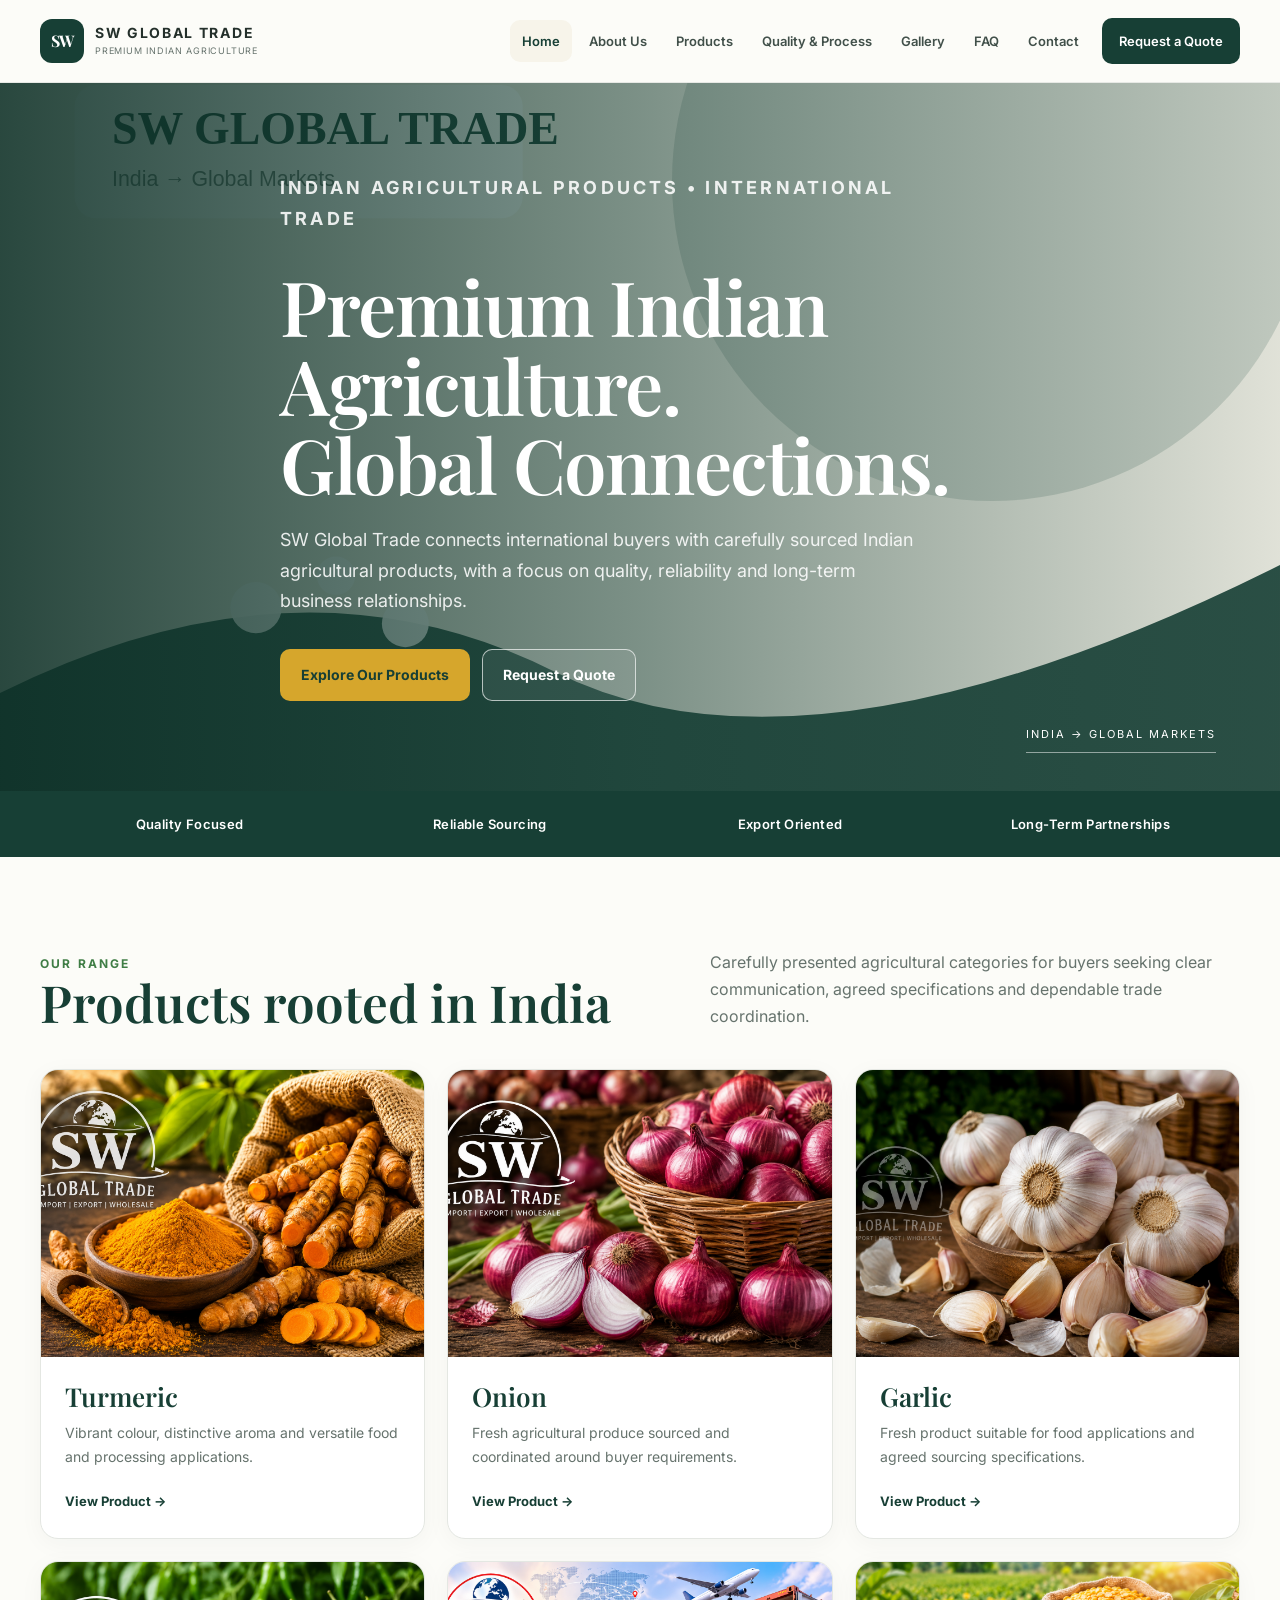
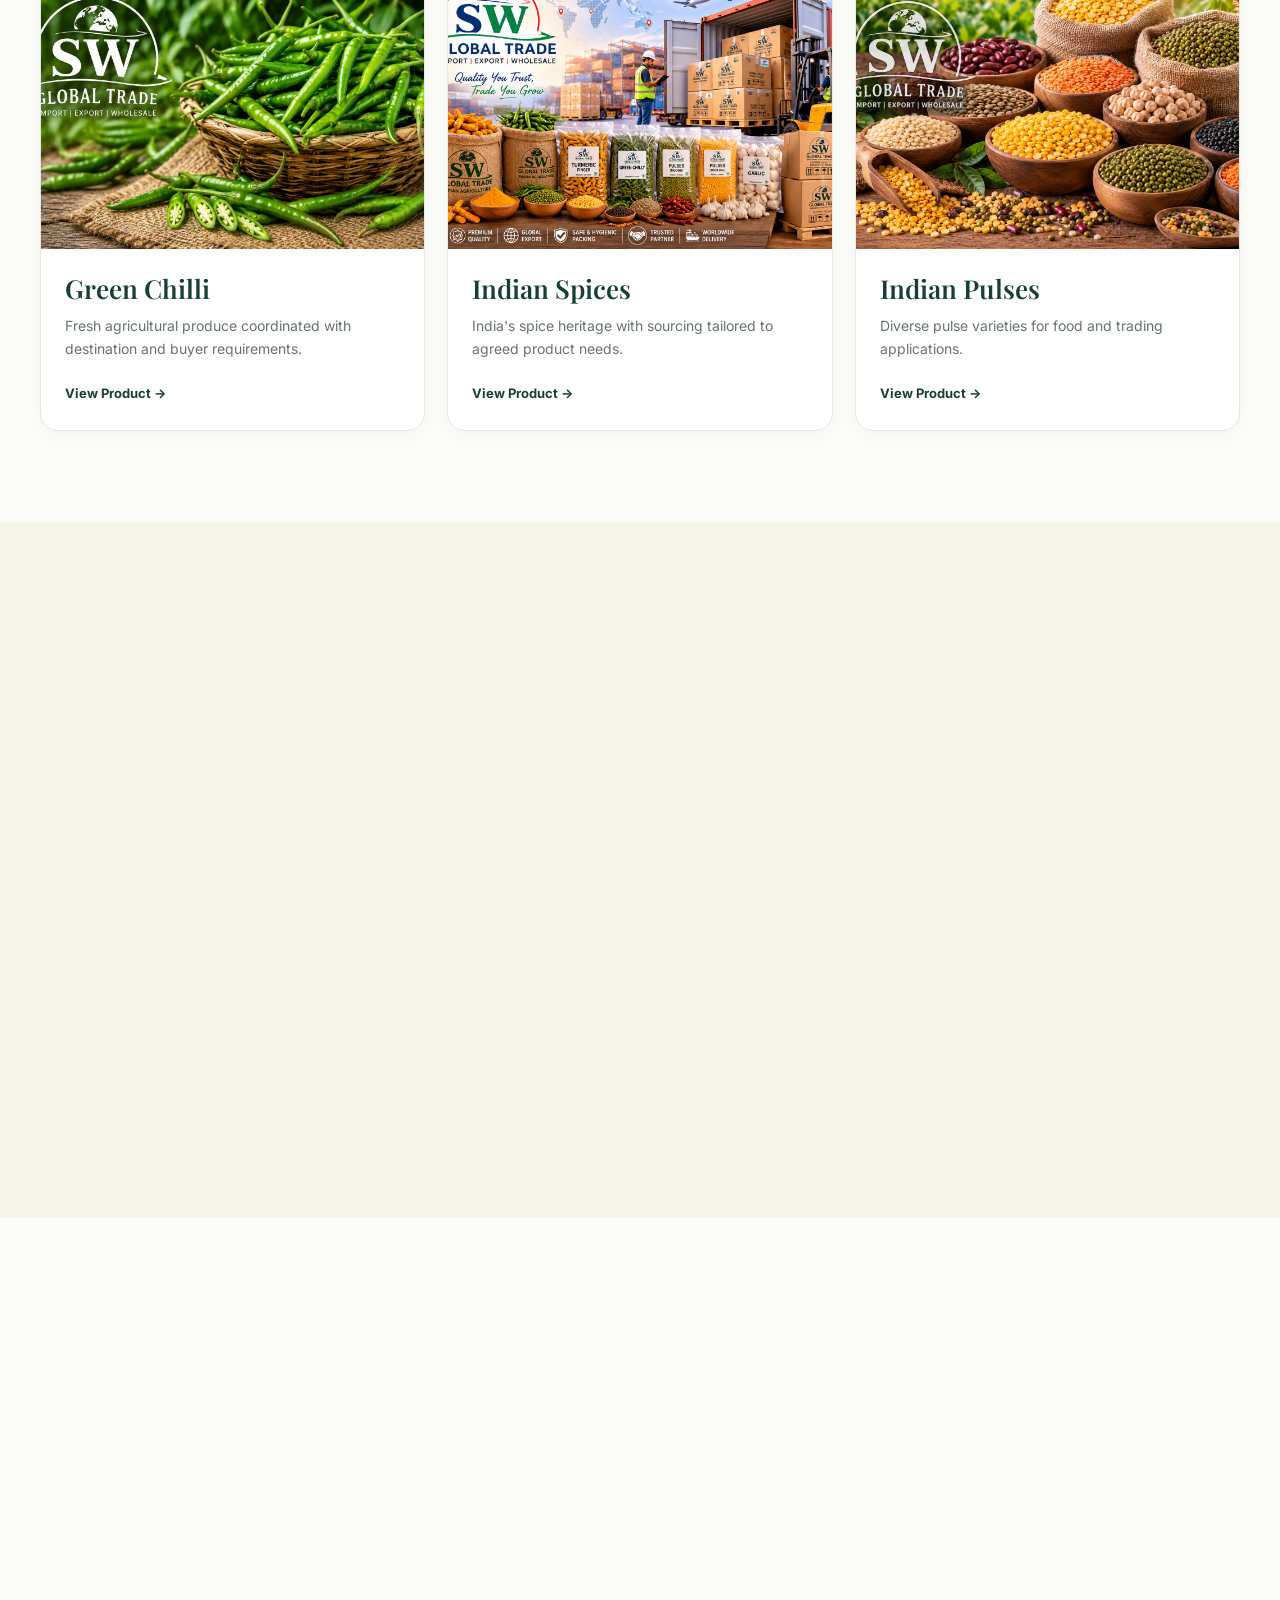
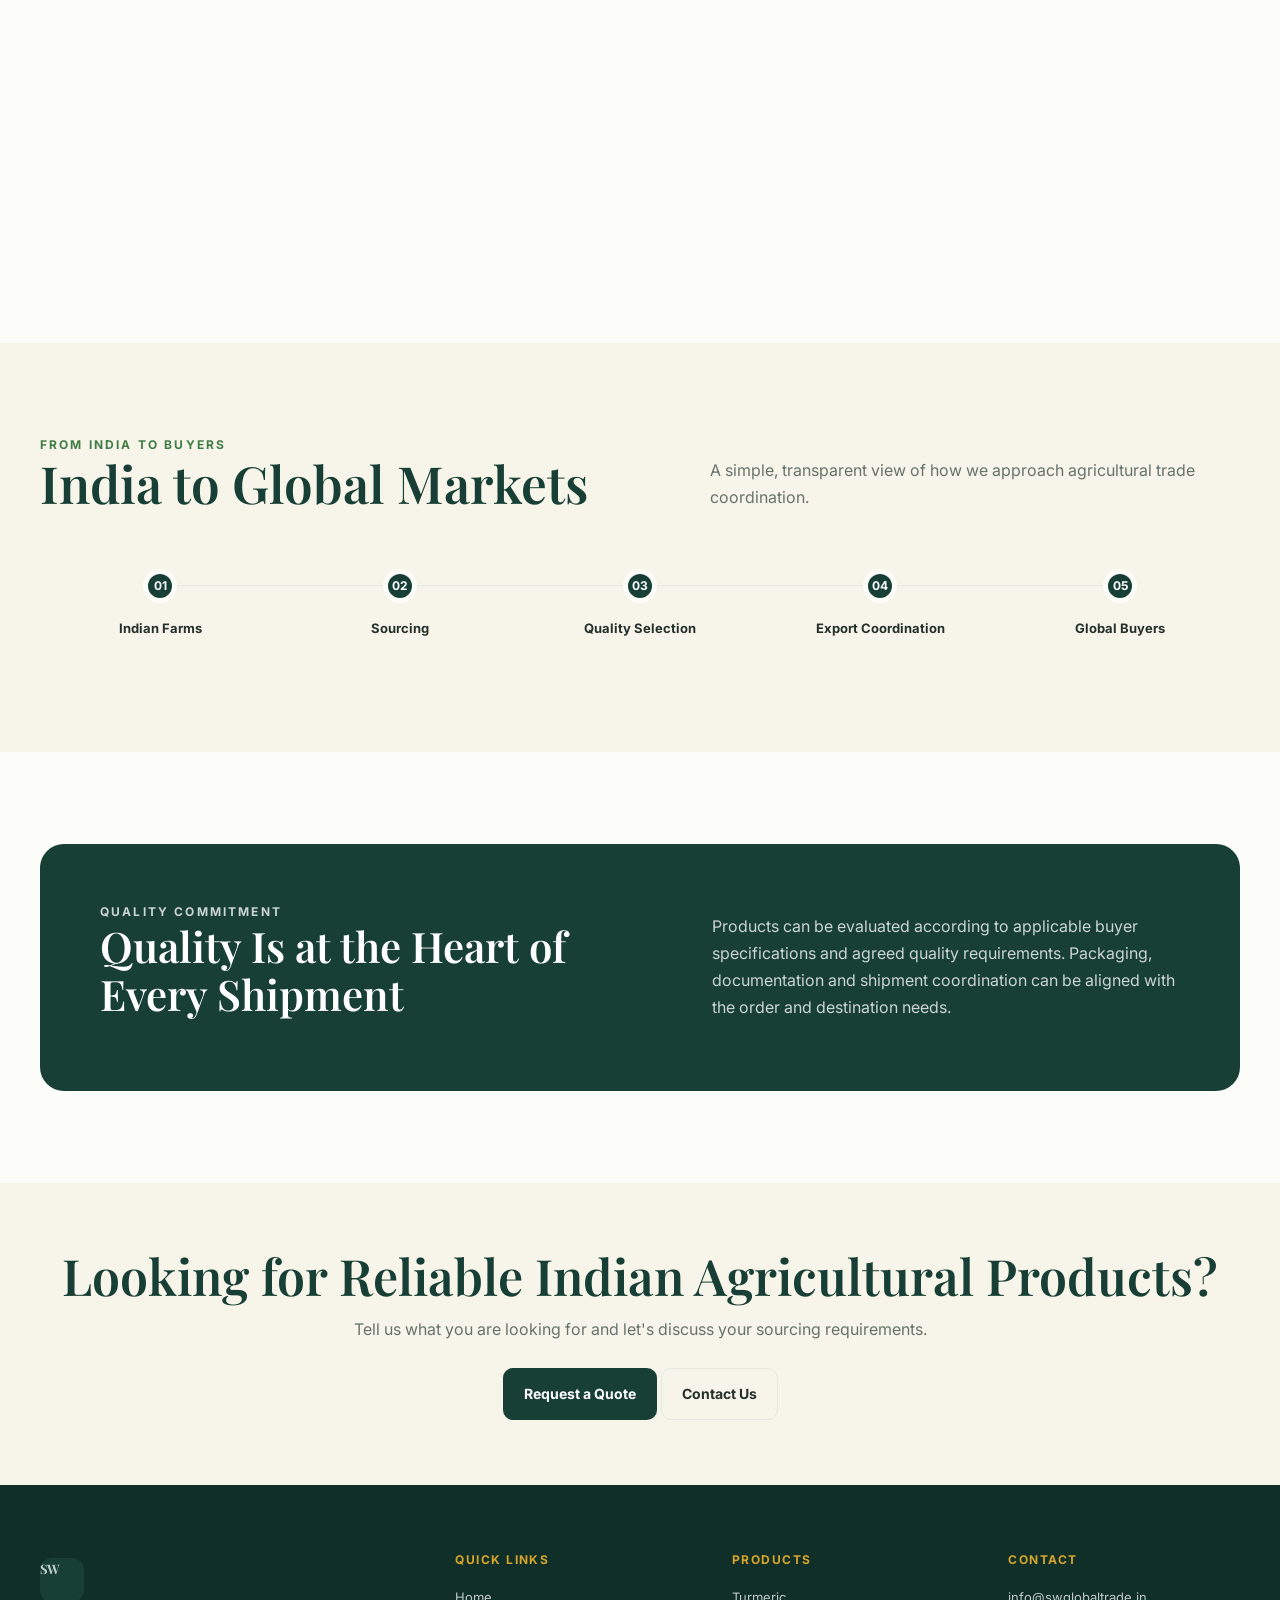
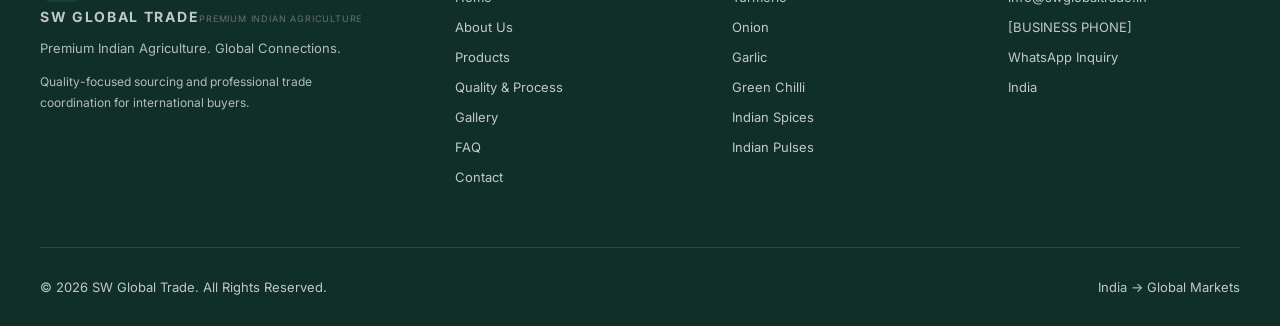
==== commit c105f424: "images are changed" ====
--- a/index.html
+++ b/index.html
@@ -53,12 +53,12 @@
 <section class="trust-strip"><div class="container trust-grid"><div class="trust-item">Quality Focused</div><div class="trust-item">Reliable Sourcing</div><div class="trust-item">Export Oriented</div><div class="trust-item">Long-Term Partnerships</div></div></section>
 <section class="section"><div class="container"><div class="section-head reveal"><div><p class="eyebrow" style="color:#3F7D45">Our Range</p><h2>Products rooted in India</h2></div><p>Carefully presented agricultural categories for buyers seeking clear communication, agreed specifications and dependable trade coordination.</p></div>
 <div class="cards">
-<div class="card reveal"><img class="product-image" src="assets/images/home/turmeric.PNG" alt="Indian turmeric"><div class="card-body"><h3>Turmeric</h3><p>Vibrant colour, distinctive aroma and versatile food and processing applications.</p><a class="text-link" href="products.html#turmeric">View Product →</a></div></div>
-<div class="card reveal"><img class="product-image" src="assets/images/home/onion.PNG" alt="Fresh Indian onions"><div class="card-body"><h3>Onion</h3><p>Fresh agricultural produce sourced and coordinated around buyer requirements.</p><a class="text-link" href="products.html#onion">View Product →</a></div></div>
-<div class="card reveal"><img class="product-image" src="assets/images/home/garlic.PNG" alt="Indian garlic"><div class="card-body"><h3>Garlic</h3><p>Fresh product suitable for food applications and agreed sourcing specifications.</p><a class="text-link" href="products.html#garlic">View Product →</a></div></div>
-<div class="card reveal"><img class="product-image" src="assets/images/home/green-chilli.PNG" alt="Fresh Indian green chilli"><div class="card-body"><h3>Green Chilli</h3><p>Fresh agricultural produce coordinated with destination and buyer requirements.</p><a class="text-link" href="products.html#green-chilli">View Product →</a></div></div>
-<div class="card reveal"><img class="product-image" src="assets/images/home/indian-spices.PNG" alt="Indian spices"><div class="card-body"><h3>Indian Spices</h3><p>India's spice heritage with sourcing tailored to agreed product needs.</p><a class="text-link" href="products.html#spices">View Product →</a></div></div>
-<div class="card reveal"><img class="product-image" src="assets/images/home/indian-pulses.PNG" alt="Indian pulses"><div class="card-body"><h3>Indian Pulses</h3><p>Diverse pulse varieties for food and trading applications.</p><a class="text-link" href="products.html#pulses">View Product →</a></div></div>
+<div class="card reveal"><img class="product-image" src="assets/images/home/turmeric.png" alt="Indian turmeric"><div class="card-body"><h3>Turmeric</h3><p>Vibrant colour, distinctive aroma and versatile food and processing applications.</p><a class="text-link" href="products.html#turmeric">View Product →</a></div></div>
+<div class="card reveal"><img class="product-image" src="assets/images/home/onion.png" alt="Fresh Indian onions"><div class="card-body"><h3>Onion</h3><p>Fresh agricultural produce sourced and coordinated around buyer requirements.</p><a class="text-link" href="products.html#onion">View Product →</a></div></div>
+<div class="card reveal"><img class="product-image" src="assets/images/home/garlic.png" alt="Indian garlic"><div class="card-body"><h3>Garlic</h3><p>Fresh product suitable for food applications and agreed sourcing specifications.</p><a class="text-link" href="products.html#garlic">View Product →</a></div></div>
+<div class="card reveal"><img class="product-image" src="assets/images/home/green-chilli.png" alt="Fresh Indian green chilli"><div class="card-body"><h3>Green Chilli</h3><p>Fresh agricultural produce coordinated with destination and buyer requirements.</p><a class="text-link" href="products.html#green-chilli">View Product →</a></div></div>
+<div class="card reveal"><img class="product-image" src="assets/images/home/indian-spices.png" alt="Indian spices"><div class="card-body"><h3>Indian Spices</h3><p>India's spice heritage with sourcing tailored to agreed product needs.</p><a class="text-link" href="products.html#spices">View Product →</a></div></div>
+<div class="card reveal"><img class="product-image" src="assets/images/home/indian-pulses.png" alt="Indian pulses"><div class="card-body"><h3>Indian Pulses</h3><p>Diverse pulse varieties for food and trading applications.</p><a class="text-link" href="products.html#pulses">View Product →</a></div></div>
 </div></div></section>
 <section class="section cream"><div class="container split"><img class="reveal" src="assets/images/gallery/gallery-1.svg" alt="Indian agriculture and sourcing"><div class="reveal"><p class="kicker">About SW Global Trade</p><h2>Connecting India's Agricultural Strength with the World</h2><p>SW Global Trade is an India-based agricultural trading and export business focused on connecting international buyers with carefully sourced Indian agricultural products. Our approach is built around understanding buyer requirements, aligning product expectations, coordinating sourcing and maintaining clear communication through the trade process.</p><p>We believe lasting international business is built on trust, responsiveness and transparent coordination—not on exaggerated claims.</p><a class="btn btn-dark" href="about.html">Discover Our Story</a></div></div></section>
 <section class="section"><div class="container"><div class="section-head reveal"><div><p class="eyebrow" style="color:#3F7D45">Why SW Global Trade</p><h2>A practical approach to global sourcing</h2></div><p>Professional service designed around the needs of B2B buyers.</p></div><div class="benefits">
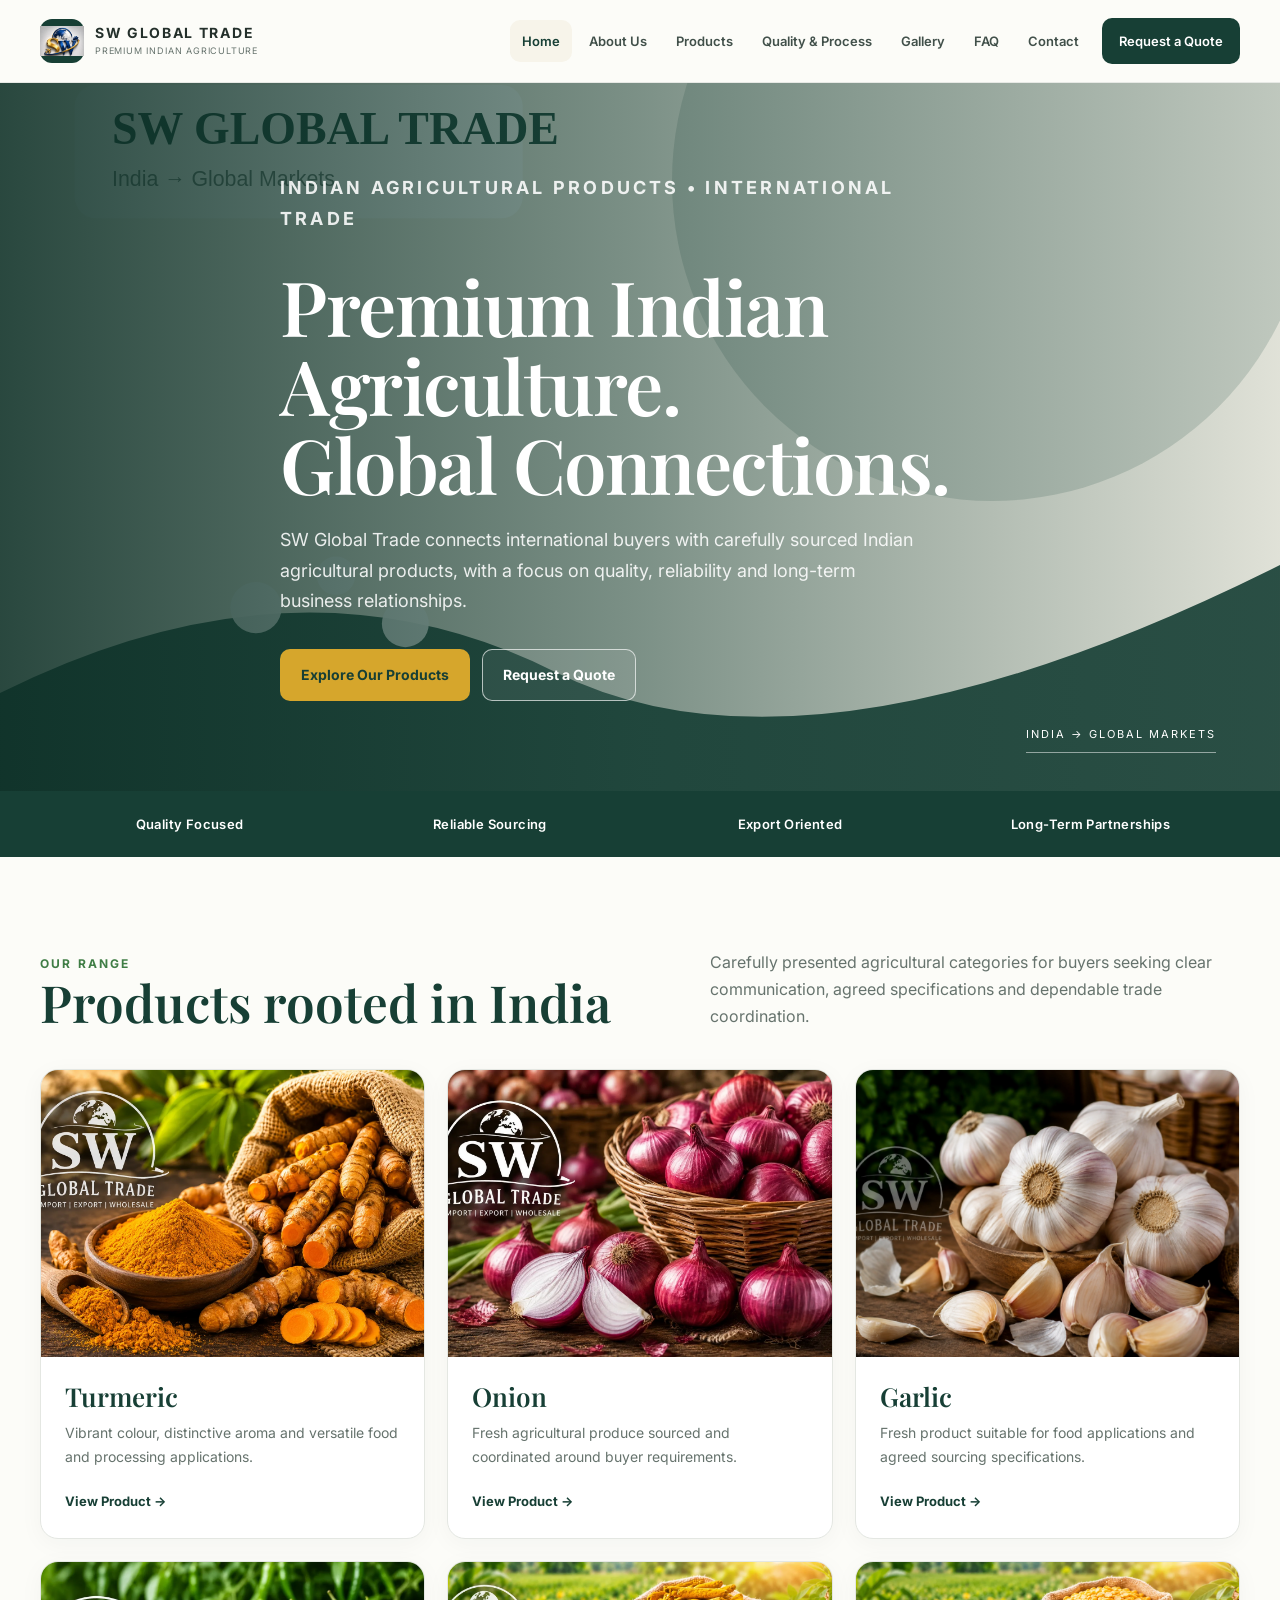
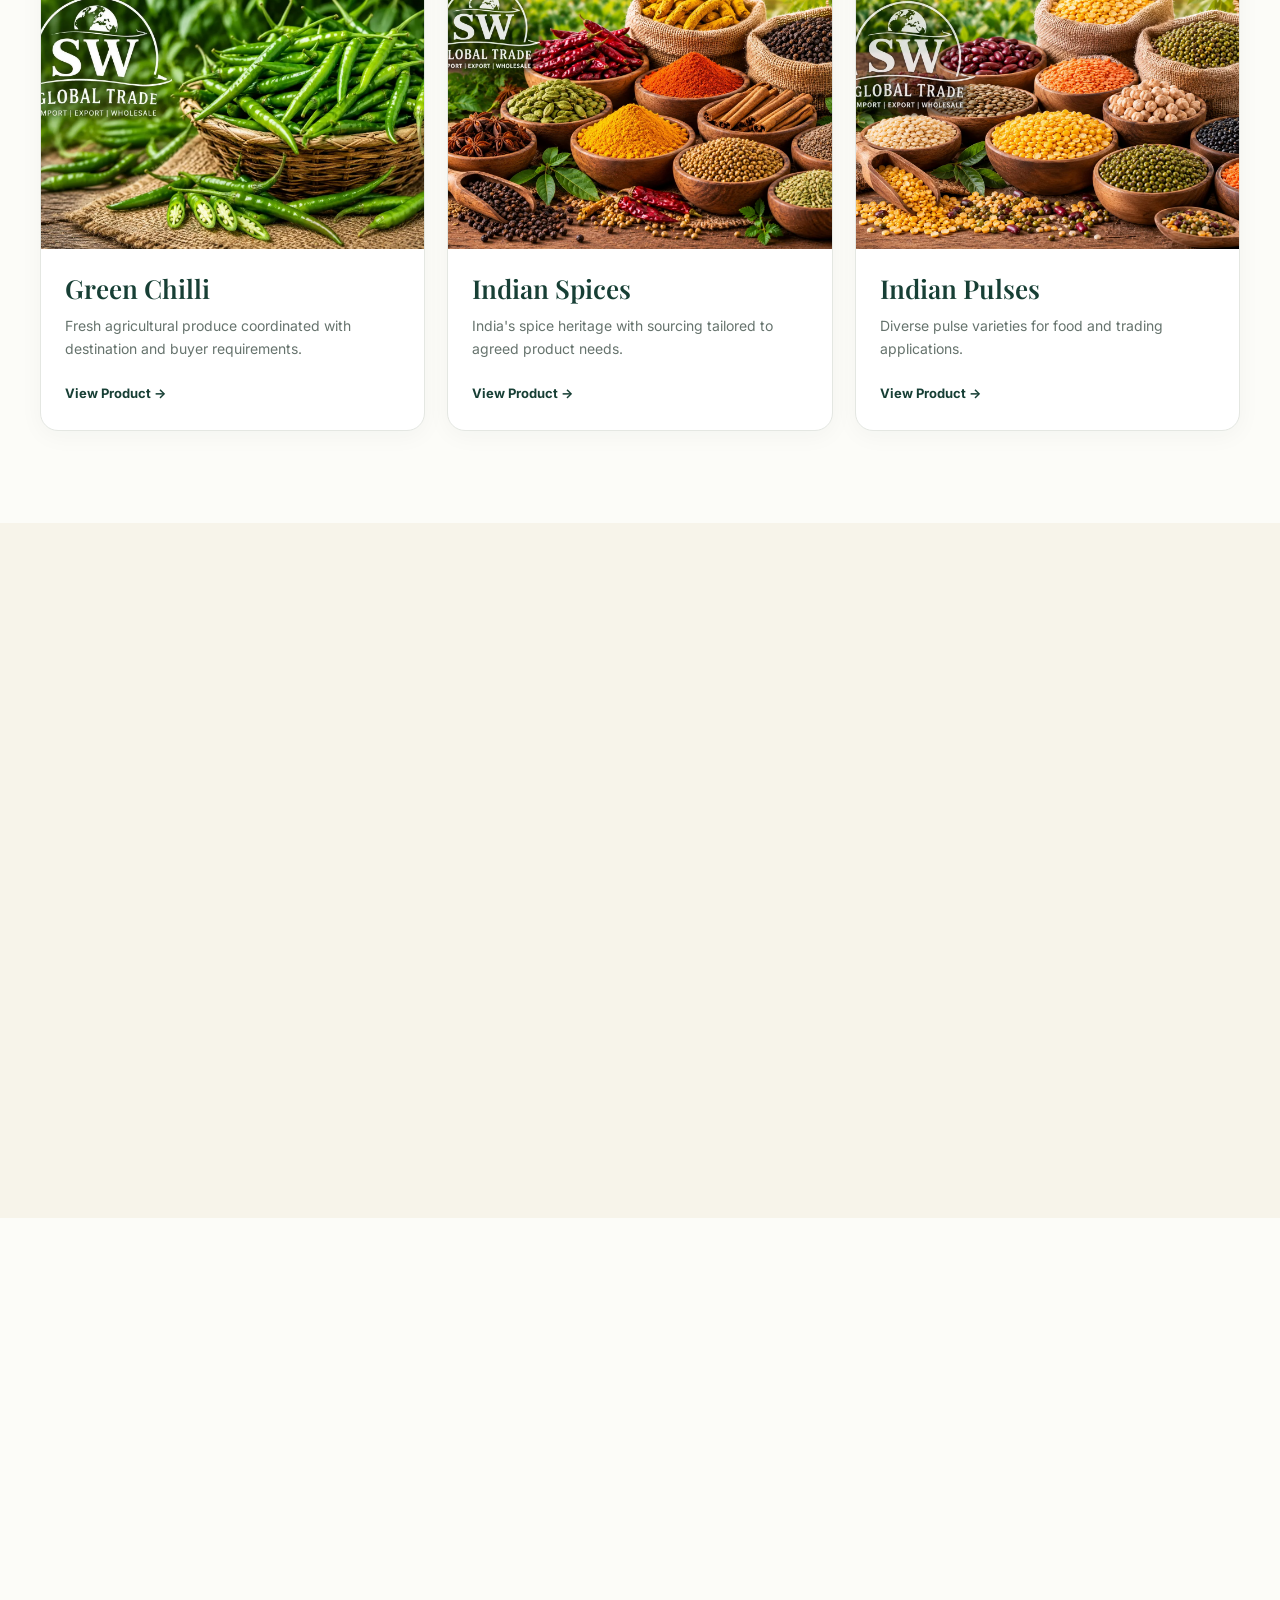
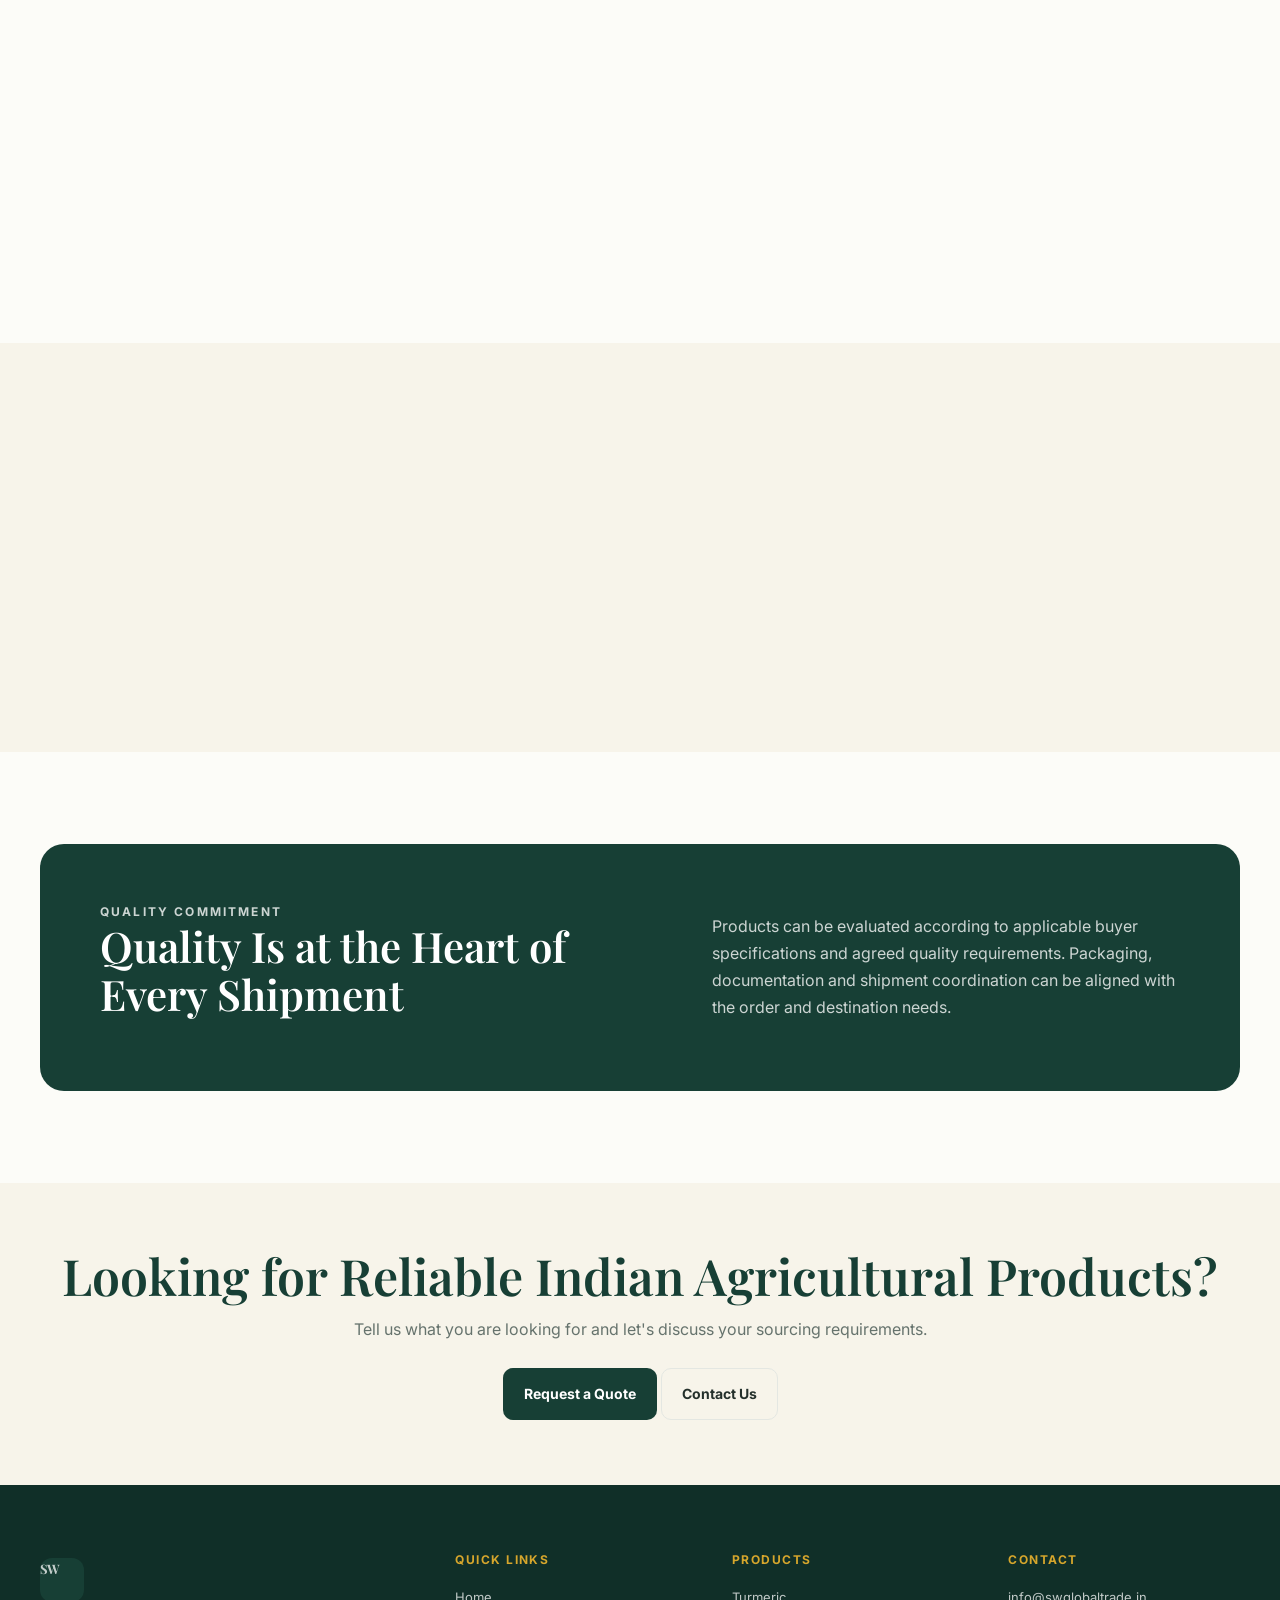
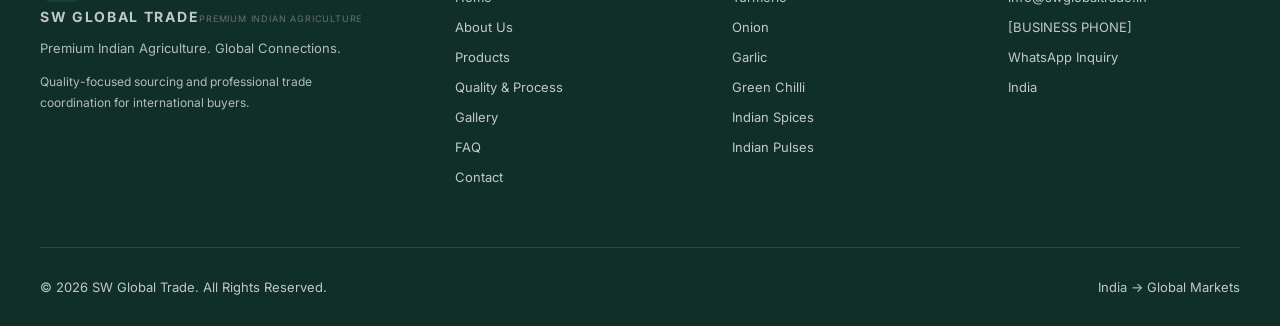
==== commit c6988925: "logo and images webp added, contact details modify" ====
--- a/index.html
+++ b/index.html
@@ -21,7 +21,7 @@
 <header class="site-header" id="site-header">
   <div class="container nav-wrap">
     <a class="brand" href="index.html" aria-label="SW Global Trade home">
-      <span class="brand-mark">SW</span>
+      <span class="brand-mark"><img src="assets/images/sw/sw-logo.svg" alt="sw global trade"></span>
       <span class="brand-text"><strong>SW GLOBAL TRADE</strong><small>Premium Indian Agriculture</small></span>
     </a>
     <button class="menu-toggle" type="button" aria-label="Open menu" aria-expanded="false" aria-controls="primary-nav">
@@ -53,14 +53,14 @@
 <section class="trust-strip"><div class="container trust-grid"><div class="trust-item">Quality Focused</div><div class="trust-item">Reliable Sourcing</div><div class="trust-item">Export Oriented</div><div class="trust-item">Long-Term Partnerships</div></div></section>
 <section class="section"><div class="container"><div class="section-head reveal"><div><p class="eyebrow" style="color:#3F7D45">Our Range</p><h2>Products rooted in India</h2></div><p>Carefully presented agricultural categories for buyers seeking clear communication, agreed specifications and dependable trade coordination.</p></div>
 <div class="cards">
-<div class="card reveal"><img class="product-image" src="assets/images/home/turmeric.png" alt="Indian turmeric"><div class="card-body"><h3>Turmeric</h3><p>Vibrant colour, distinctive aroma and versatile food and processing applications.</p><a class="text-link" href="products.html#turmeric">View Product →</a></div></div>
-<div class="card reveal"><img class="product-image" src="assets/images/home/onion.png" alt="Fresh Indian onions"><div class="card-body"><h3>Onion</h3><p>Fresh agricultural produce sourced and coordinated around buyer requirements.</p><a class="text-link" href="products.html#onion">View Product →</a></div></div>
-<div class="card reveal"><img class="product-image" src="assets/images/home/garlic.png" alt="Indian garlic"><div class="card-body"><h3>Garlic</h3><p>Fresh product suitable for food applications and agreed sourcing specifications.</p><a class="text-link" href="products.html#garlic">View Product →</a></div></div>
-<div class="card reveal"><img class="product-image" src="assets/images/home/green-chilli.png" alt="Fresh Indian green chilli"><div class="card-body"><h3>Green Chilli</h3><p>Fresh agricultural produce coordinated with destination and buyer requirements.</p><a class="text-link" href="products.html#green-chilli">View Product →</a></div></div>
-<div class="card reveal"><img class="product-image" src="assets/images/home/indian-spices.png" alt="Indian spices"><div class="card-body"><h3>Indian Spices</h3><p>India's spice heritage with sourcing tailored to agreed product needs.</p><a class="text-link" href="products.html#spices">View Product →</a></div></div>
-<div class="card reveal"><img class="product-image" src="assets/images/home/indian-pulses.png" alt="Indian pulses"><div class="card-body"><h3>Indian Pulses</h3><p>Diverse pulse varieties for food and trading applications.</p><a class="text-link" href="products.html#pulses">View Product →</a></div></div>
+<div class="card reveal"><img class="product-image" src="assets/images/sw/turmeric.webp" alt="Indian turmeric"><div class="card-body"><h3>Turmeric</h3><p>Vibrant colour, distinctive aroma and versatile food and processing applications.</p><a class="text-link" href="products.html#turmeric">View Product →</a></div></div>
+<div class="card reveal"><img class="product-image" src="assets/images/sw/onion.webp" alt="Fresh Indian onions"><div class="card-body"><h3>Onion</h3><p>Fresh agricultural produce sourced and coordinated around buyer requirements.</p><a class="text-link" href="products.html#onion">View Product →</a></div></div>
+<div class="card reveal"><img class="product-image" src="assets/images/sw/garlic.webp" alt="Indian garlic"><div class="card-body"><h3>Garlic</h3><p>Fresh product suitable for food applications and agreed sourcing specifications.</p><a class="text-link" href="products.html#garlic">View Product →</a></div></div>
+<div class="card reveal"><img class="product-image" src="assets/images/sw/green-chilly.webp" alt="Fresh Indian green chilli"><div class="card-body"><h3>Green Chilli</h3><p>Fresh agricultural produce coordinated with destination and buyer requirements.</p><a class="text-link" href="products.html#green-chilli">View Product →</a></div></div>
+<div class="card reveal"><img class="product-image" src="assets/images/sw/indian-spices.webp" alt="Indian spices"><div class="card-body"><h3>Indian Spices</h3><p>India's spice heritage with sourcing tailored to agreed product needs.</p><a class="text-link" href="products.html#spices">View Product →</a></div></div>
+<div class="card reveal"><img class="product-image" src="assets/images/sw/indian-pulses.webp" alt="Indian pulses"><div class="card-body"><h3>Indian Pulses</h3><p>Diverse pulse varieties for food and trading applications.</p><a class="text-link" href="products.html#pulses">View Product →</a></div></div>
 </div></div></section>
-<section class="section cream"><div class="container split"><img class="reveal" src="assets/images/gallery/gallery-1.svg" alt="Indian agriculture and sourcing"><div class="reveal"><p class="kicker">About SW Global Trade</p><h2>Connecting India's Agricultural Strength with the World</h2><p>SW Global Trade is an India-based agricultural trading and export business focused on connecting international buyers with carefully sourced Indian agricultural products. Our approach is built around understanding buyer requirements, aligning product expectations, coordinating sourcing and maintaining clear communication through the trade process.</p><p>We believe lasting international business is built on trust, responsiveness and transparent coordination—not on exaggerated claims.</p><a class="btn btn-dark" href="about.html">Discover Our Story</a></div></div></section>
+<section class="section cream"><div class="container split"><img class="reveal" src="assets/images/sw/indian-agriculture.webp" alt="Indian agriculture and sourcing"><div class="reveal"><p class="kicker">About SW Global Trade</p><h2>Connecting India's Agricultural Strength with the World</h2><p>SW Global Trade is an India-based agricultural trading and export business focused on connecting international buyers with carefully sourced Indian agricultural products. Our approach is built around understanding buyer requirements, aligning product expectations, coordinating sourcing and maintaining clear communication through the trade process.</p><p>We believe lasting international business is built on trust, responsiveness and transparent coordination—not on exaggerated claims.</p><a class="btn btn-dark" href="about.html">Discover Our Story</a></div></div></section>
 <section class="section"><div class="container"><div class="section-head reveal"><div><p class="eyebrow" style="color:#3F7D45">Why SW Global Trade</p><h2>A practical approach to global sourcing</h2></div><p>Professional service designed around the needs of B2B buyers.</p></div><div class="benefits">
 <div class="benefit reveal"><span>01</span><h3>Quality-Focused Sourcing</h3><p>Product selection is approached around agreed buyer requirements.</p></div>
 <div class="benefit reveal"><span>02</span><h3>Consistent Product Standards</h3><p>Clear alignment on specifications helps create better trade outcomes.</p></div>
